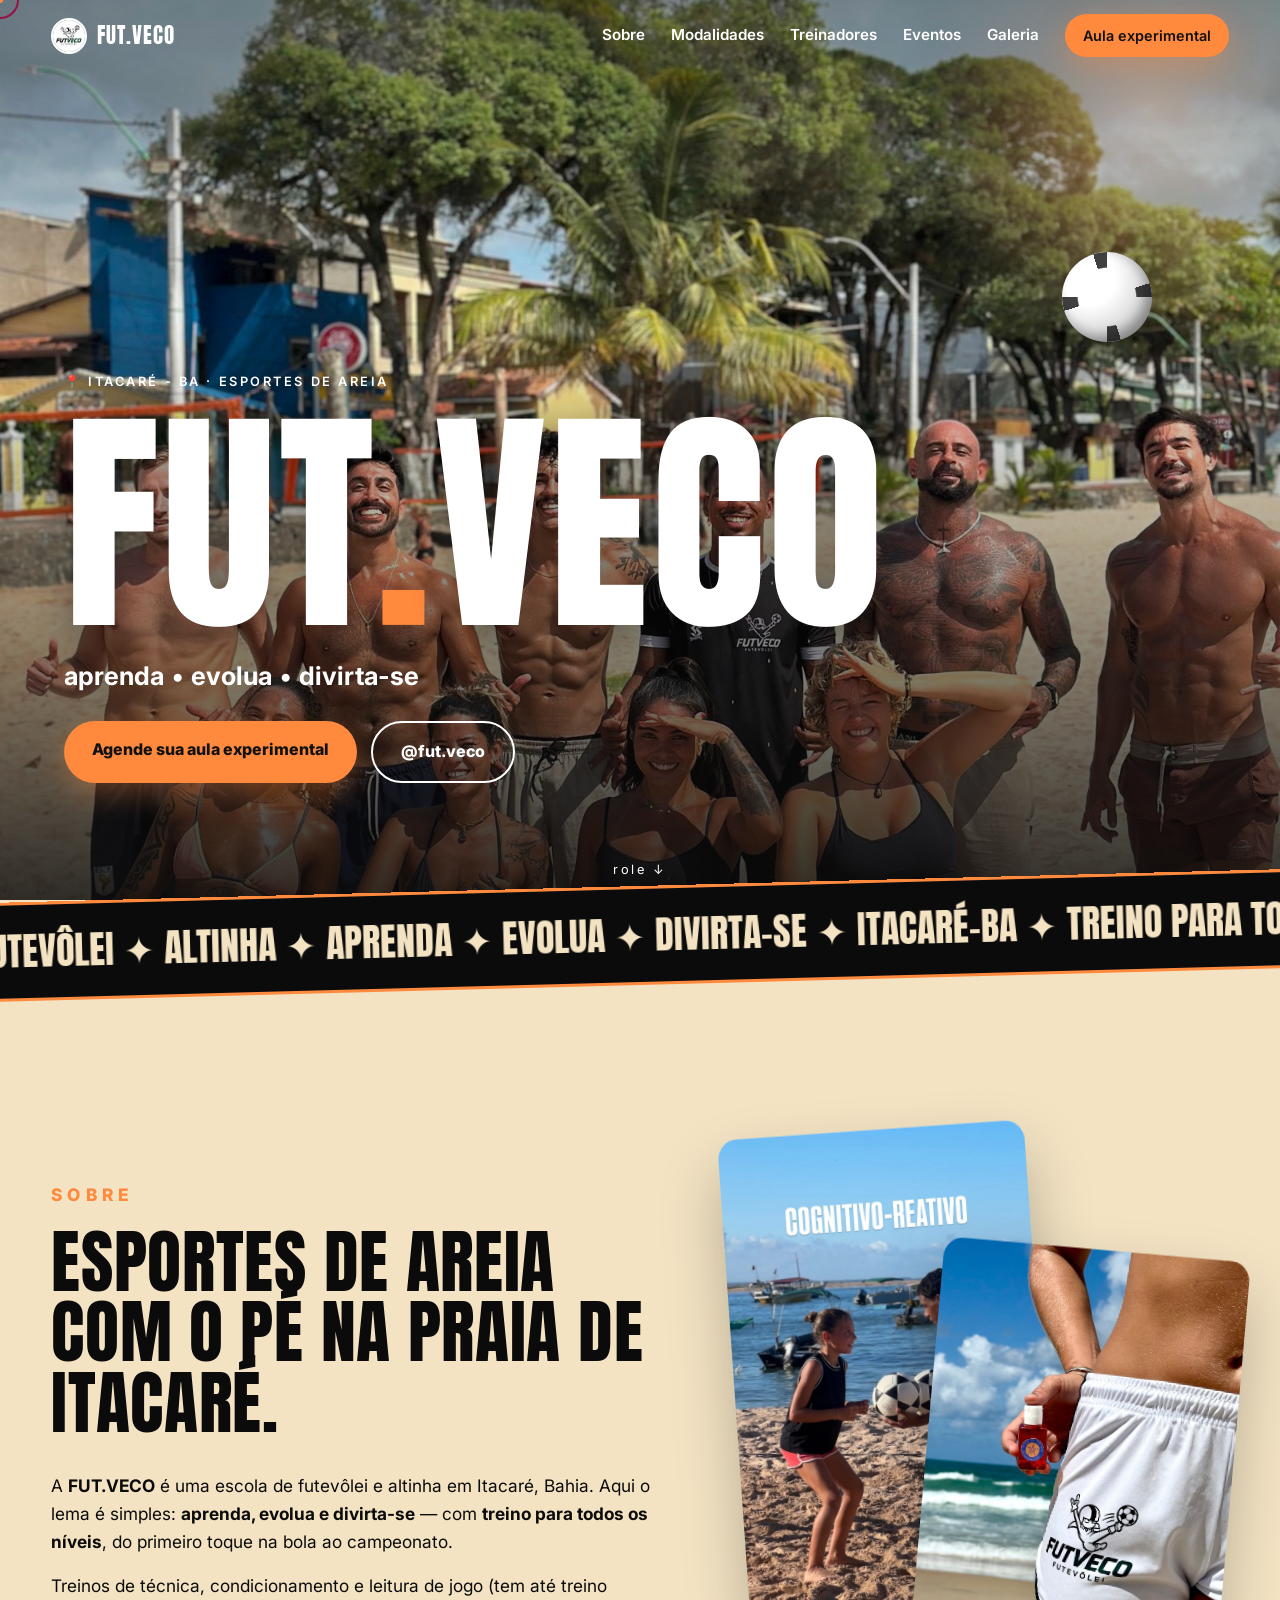
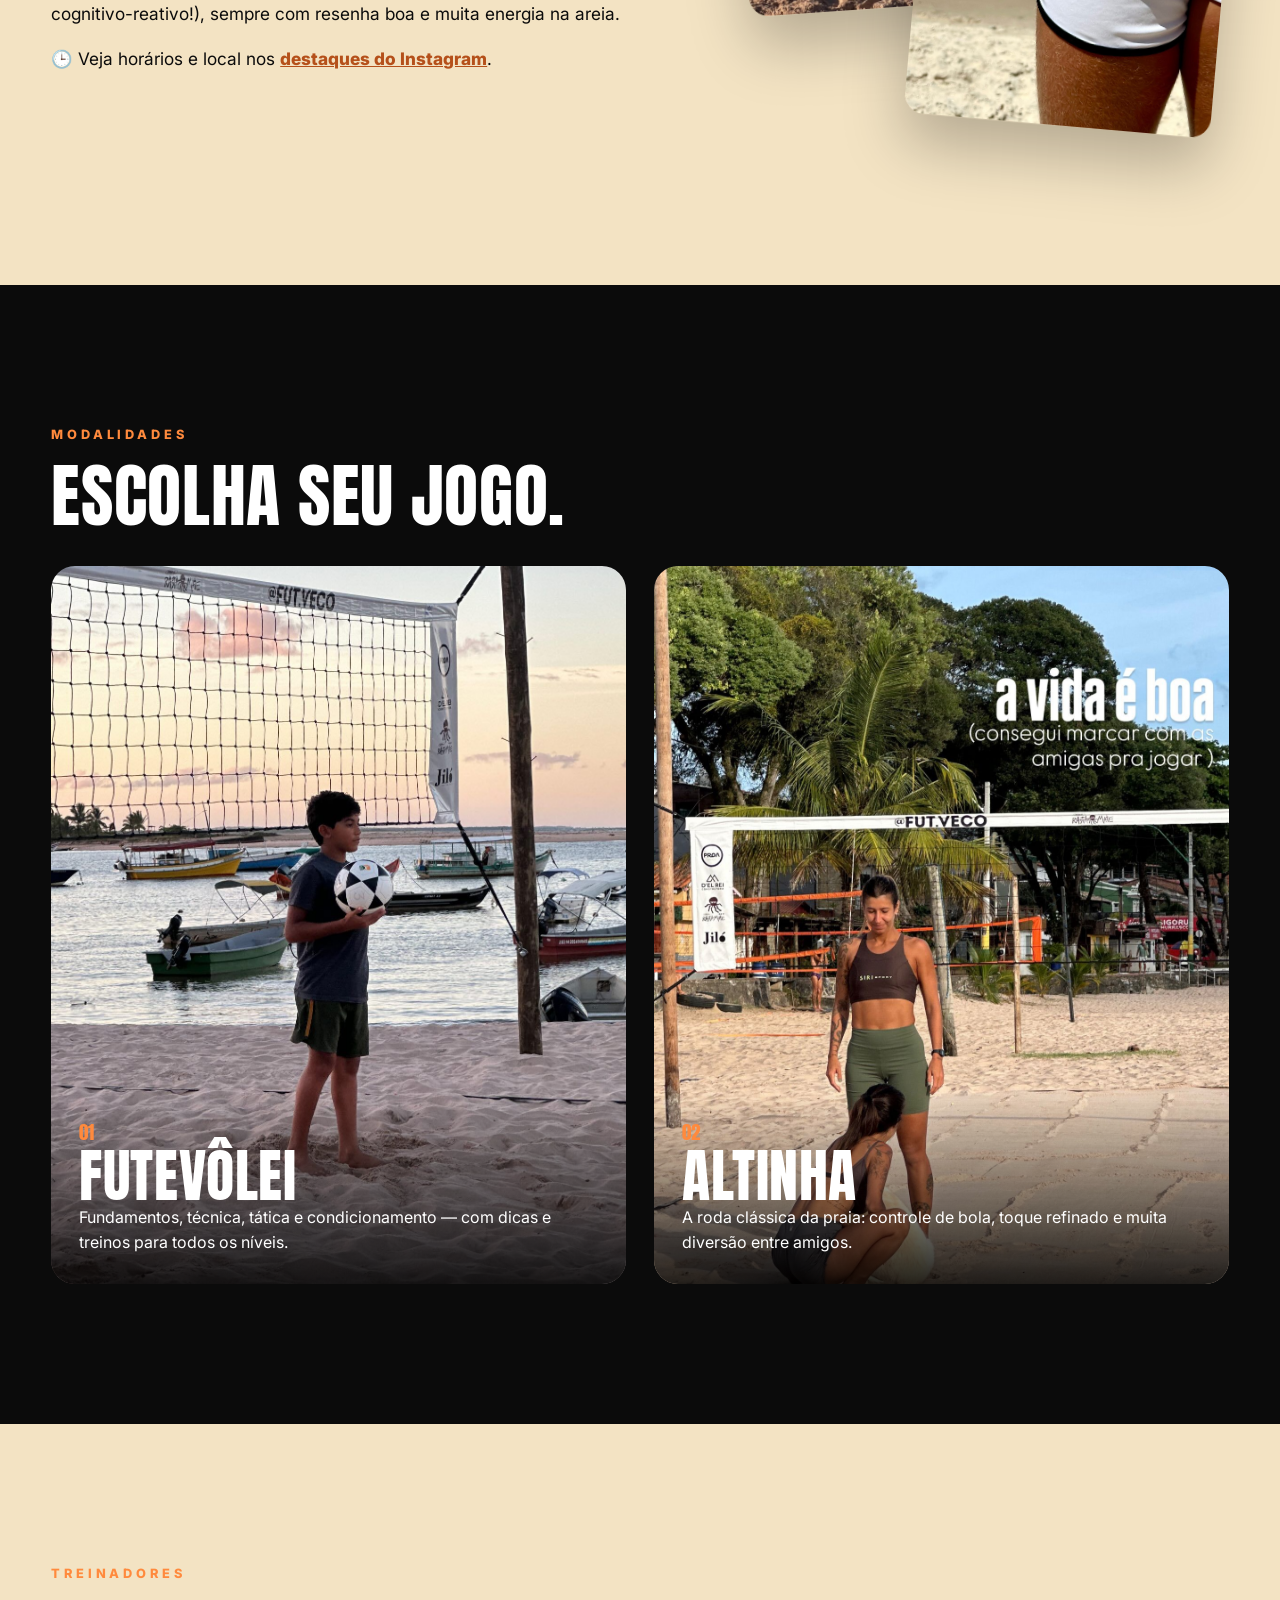
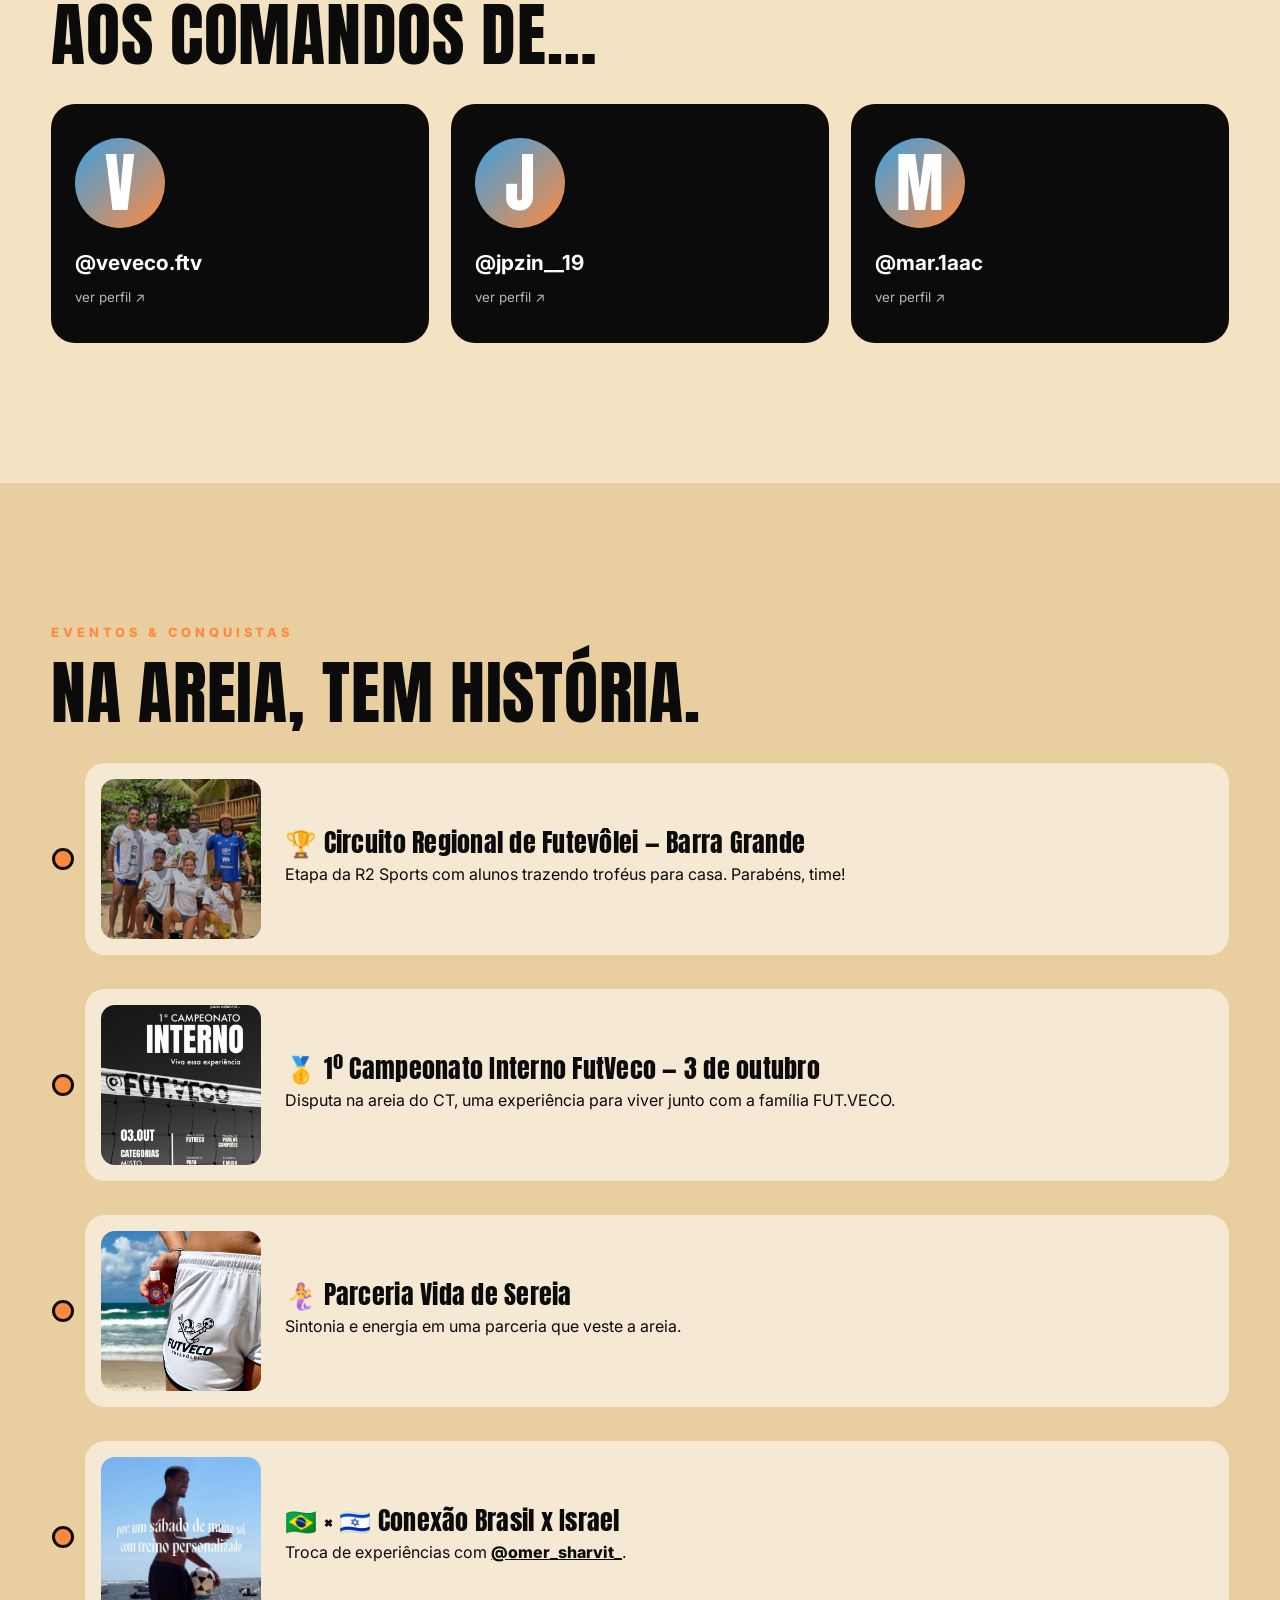
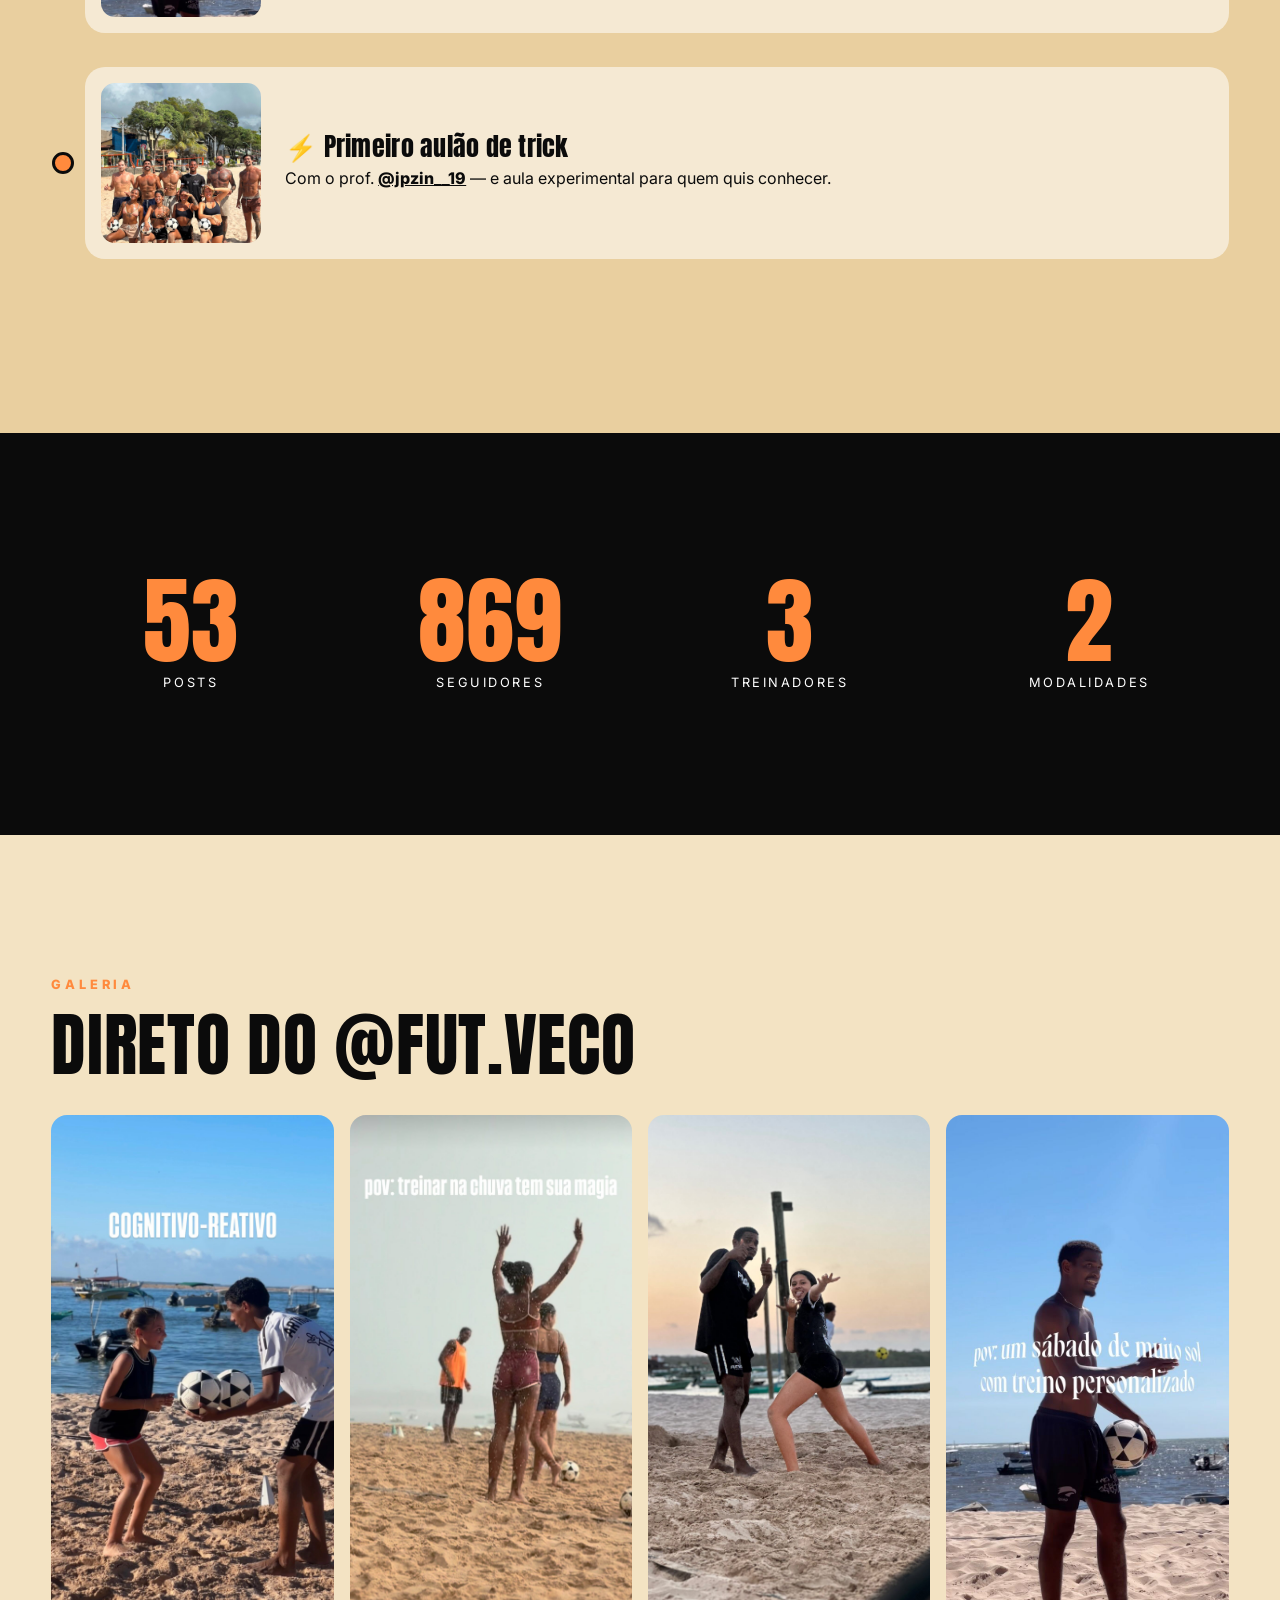
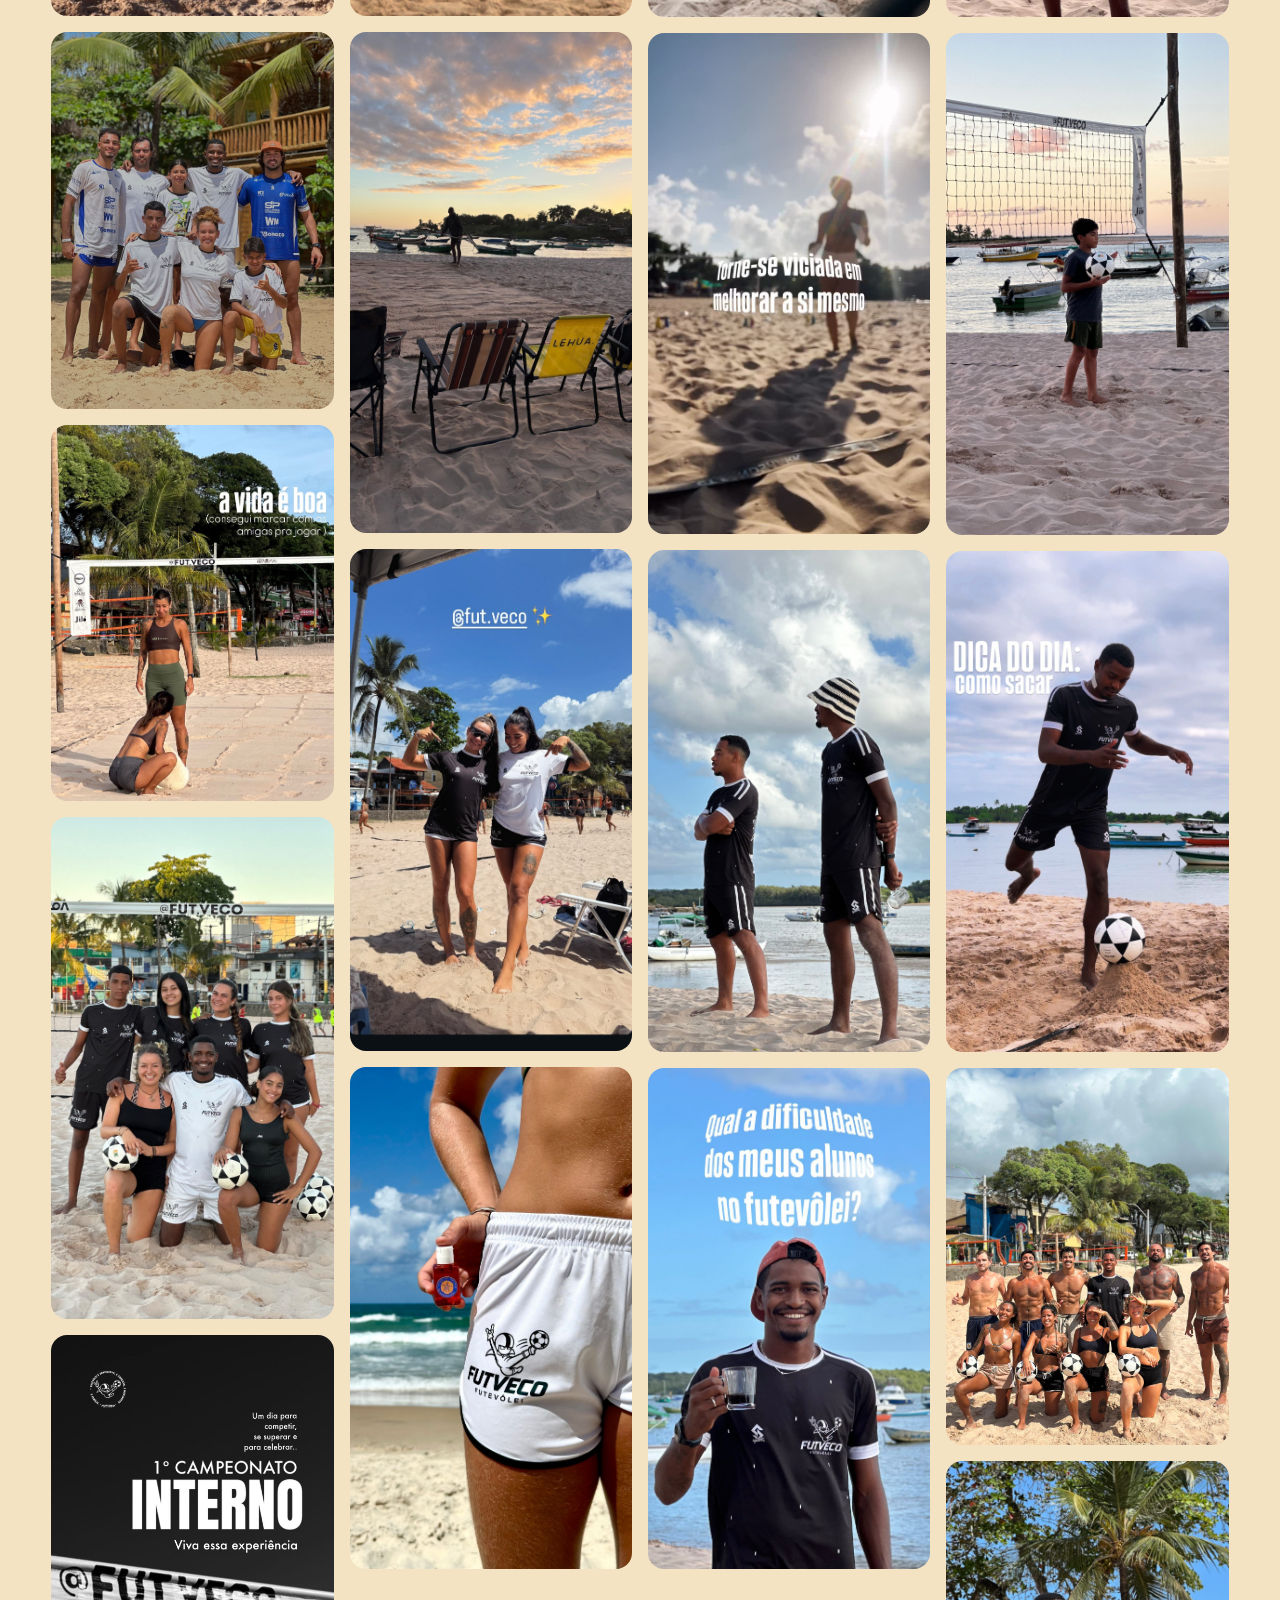
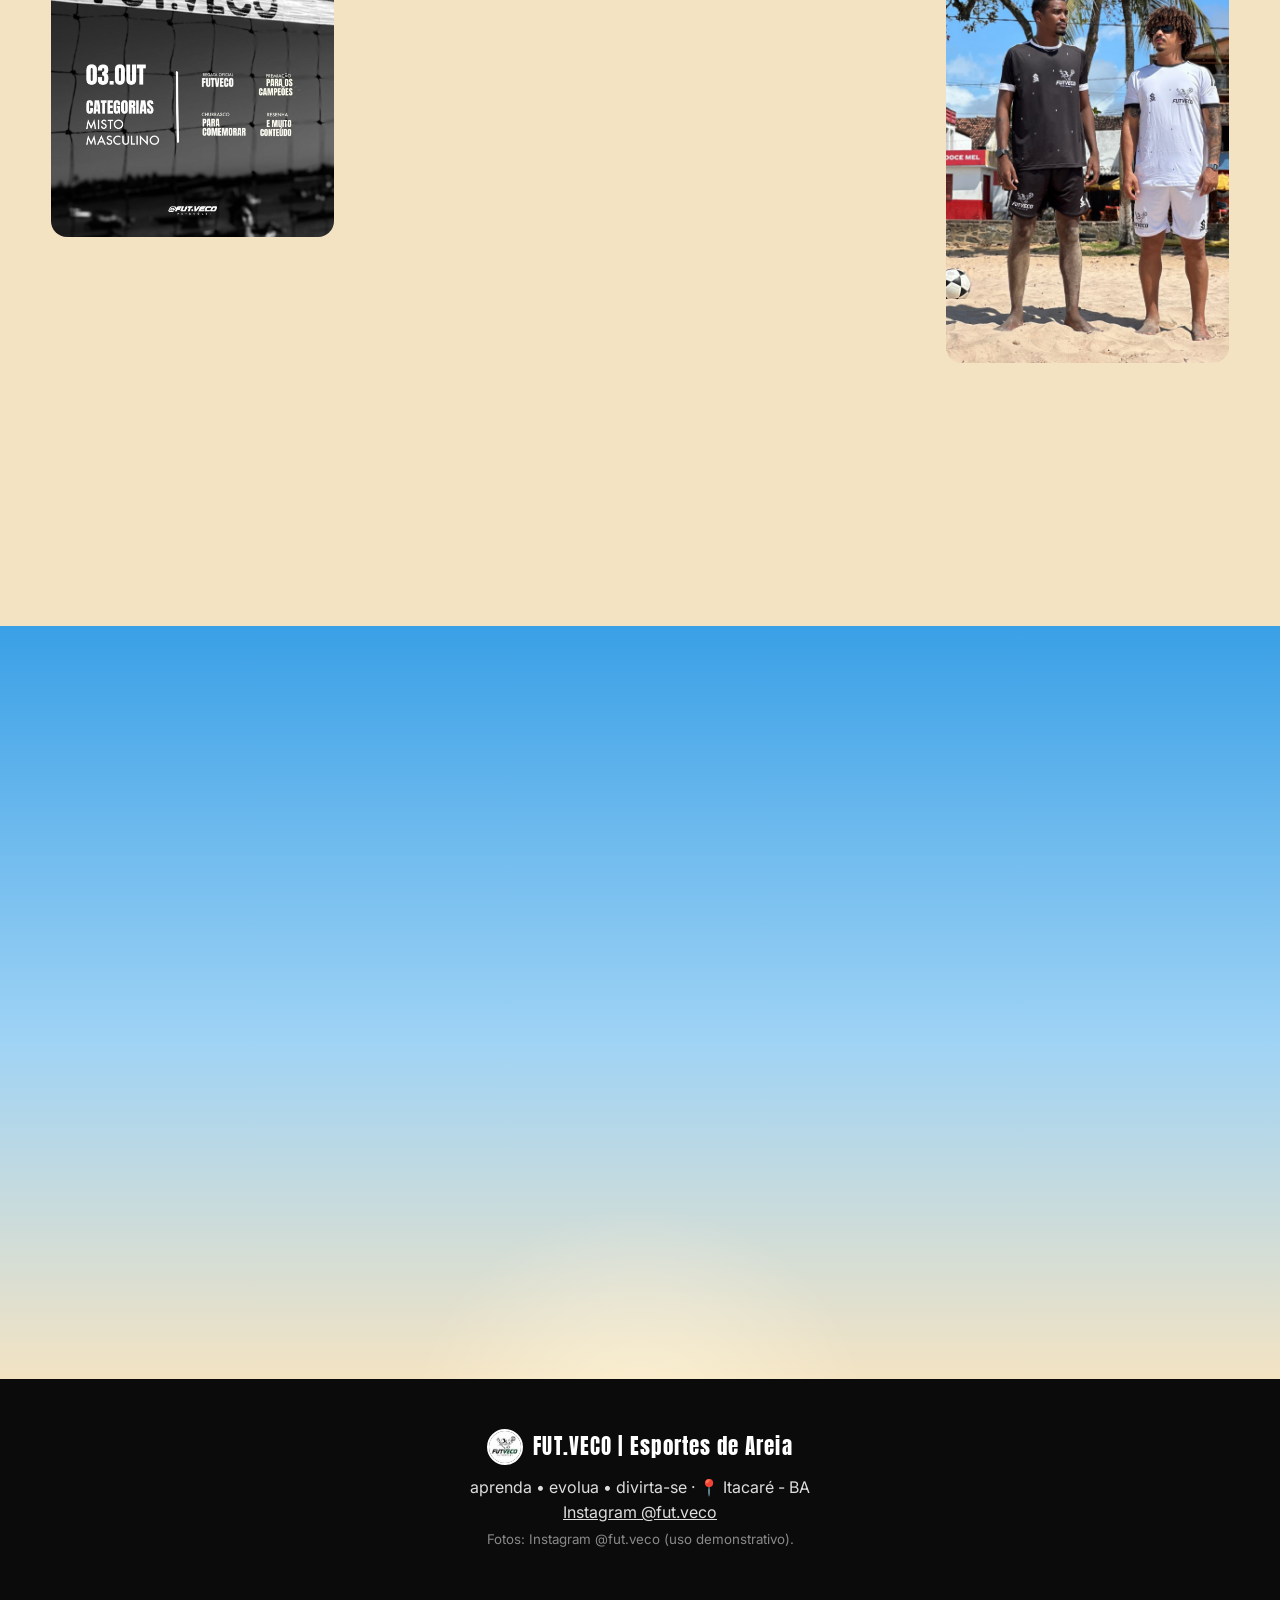
==== index.html @ 897fed02 "Site FUT.VECO Co-authored-by: Kauan Gattward <kauan-gattward@users.noreply.github.com>" ====
<!doctype html><html lang="pt-BR"><head><meta charset="utf-8">
<meta name="viewport" content="width=device-width,initial-scale=1,viewport-fit=cover">
<title>FUT.VECO | Esportes de Areia — Futevôlei em Itacaré-BA</title>
<meta name="description" content="Escola de futevôlei e altinha em Itacaré-BA. Aprenda • evolua • divirta-se. Treino para todos os níveis.">
<meta name="theme-color" content="#0b0b0b">
<meta property="og:type" content="website"><meta property="og:title" content="FUT.VECO | Esportes de Areia">
<meta property="og:description" content="aprenda • evolua • divirta-se — treino para todos os níveis. 📍 Itacaré - BA">
<meta property="og:image" content="https://kauan-gattward.github.io/futveco/og.jpg"><meta name="twitter:card" content="summary_large_image"><meta name="twitter:image" content="https://kauan-gattward.github.io/futveco/og.jpg">
<link rel="icon" href="favicon.png"><link rel="apple-touch-icon" href="img/profile.jpg">
<link rel="preconnect" href="https://fonts.googleapis.com"><link rel="preconnect" href="https://fonts.gstatic.com" crossorigin>
<link href="https://fonts.googleapis.com/css2?family=Anton&family=Inter:wght@400;600;800&display=swap" rel="stylesheet">
<link rel="stylesheet" href="style.css"></head><body>
<div id="loader"><div class="lball"></div><div class="lname">FUT.VECO</div><div class="lbar"><i></i></div></div>
<div class="cursor" aria-hidden="true"></div><div class="cursor-dot" aria-hidden="true"></div>
<header class="nav"><a href="#topo" class="brand"><img src="img/profile.jpg" alt="">FUT.VECO</a>
<button class="burger" aria-label="Abrir menu" aria-expanded="false"><span></span><span></span></button>
<nav class="menu"><a href="#sobre">Sobre</a><a href="#modalidades">Modalidades</a><a href="#treinadores">Treinadores</a><a href="#eventos">Eventos</a><a href="#galeria">Galeria</a><a href="#aula" class="btn sm magnetic">Aula experimental</a></nav></header>
<main>
<section id="topo" class="hero">
 <div class="hero-bg" data-parallax="0.3"><img src="img/18.jpg" alt="Alunos da FUT.VECO reunidos na areia em Itacaré"></div>
 <div class="sun"></div><div class="hero-shade"></div>
 <div class="hero-in">
  <p class="kicker reveal">📍 Itacaré - BA · Esportes de Areia</p>
  <h1 class="kinetic"><span>FUT</span><span class="dot">.</span><span>VECO</span></h1>
  <p class="tag"><b>aprenda</b> • <b>evolua</b> • <b>divirta-se</b></p>
  <div class="ctas"><a href="https://ig.me/m/fut.veco" target="_blank" rel="noopener" class="btn magnetic">Agende sua aula experimental</a><a href="https://www.instagram.com/fut.veco/" target="_blank" rel="noopener" class="btn ghost magnetic">@fut.veco</a></div>
 </div>
 <div class="ball float" aria-hidden="true"></div>
 <a href="#sobre" class="scroll-hint" aria-label="Rolar">role ↓</a>
</section>
<div class="marquee" aria-hidden="true"><div class="track"><span>FUTEVÔLEI ✦ ALTINHA ✦ APRENDA ✦ EVOLUA ✦ DIVIRTA-SE ✦ ITACARÉ-BA ✦ TREINO PARA TODOS OS NÍVEIS ✦ </span><span>FUTEVÔLEI ✦ ALTINHA ✦ APRENDA ✦ EVOLUA ✦ DIVIRTA-SE ✦ ITACARÉ-BA ✦ TREINO PARA TODOS OS NÍVEIS ✦ </span></div></div>

<section id="sobre" class="sec sobre"><div class="wrap two">
 <div><p class="eyebrow reveal">Sobre</p><h2 class="reveal">Esportes de areia com o pé na praia de Itacaré.</h2>
 <p class="reveal">A <b>FUT.VECO</b> é uma escola de futevôlei e altinha em Itacaré, Bahia. Aqui o lema é simples: <b>aprenda, evolua e divirta-se</b> — com <b>treino para todos os níveis</b>, do primeiro toque na bola ao campeonato.</p>
 <p class="reveal">Treinos de técnica, condicionamento e leitura de jogo (tem até treino cognitivo-reativo!), sempre com resenha boa e muita energia na areia.</p>
 <p class="reveal note">🕒 Veja horários e local nos <a href="https://www.instagram.com/fut.veco/" target="_blank" rel="noopener">destaques do Instagram</a>.</p></div>
 <div class="stack reveal"><img src="img/01.jpg" alt="Treino cognitivo-reativo na areia" data-parallax="-0.08" loading="lazy"><img src="img/09.jpg" alt="Short FUT.VECO - parceria Vida de Sereia" class="s2" data-parallax="0.1" loading="lazy"></div>
</div></section>

<section id="modalidades" class="sec dark"><div class="wrap">
 <p class="eyebrow reveal">Modalidades</p><h2 class="reveal">Escolha seu jogo.</h2>
 <div class="cards">
  <article class="card tilt reveal"><img src="img/16.jpg" alt="Treino de futevôlei" loading="lazy"><div class="ci"><span class="num">01</span><h3>Futevôlei</h3><p>Fundamentos, técnica, tática e condicionamento — com dicas e treinos para todos os níveis.</p></div></article>
  <article class="card tilt reveal"><img src="img/03.jpg" alt="Altinha na praia" loading="lazy"><div class="ci"><span class="num">02</span><h3>Altinha</h3><p>A roda clássica da praia: controle de bola, toque refinado e muita diversão entre amigos.</p></div></article>
 </div></div></section>

<section id="treinadores" class="sec"><div class="wrap">
 <p class="eyebrow reveal">Treinadores</p><h2 class="reveal">Aos comandos de…</h2>
 <div class="coaches">
  <a class="coach reveal magnetic" href="https://www.instagram.com/veveco.ftv/" target="_blank" rel="noopener"><span class="ini">V</span><b>@veveco.ftv</b><small>ver perfil ↗</small></a>
  <a class="coach reveal magnetic" href="https://www.instagram.com/jpzin__19/" target="_blank" rel="noopener"><span class="ini">J</span><b>@jpzin__19</b><small>ver perfil ↗</small></a>
  <a class="coach reveal magnetic" href="https://www.instagram.com/mar.1aac/" target="_blank" rel="noopener"><span class="ini">M</span><b>@mar.1aac</b><small>ver perfil ↗</small></a>
 </div></div></section>

<section id="eventos" class="sec sand"><div class="wrap">
 <p class="eyebrow reveal">Eventos & conquistas</p><h2 class="reveal">Na areia, tem história.</h2>
 <ol class="timeline">
  <li class="reveal"><img src="img/02.jpg" alt="Alunos com troféus em Barra Grande" loading="lazy"><div><h3>🏆 Circuito Regional de Futevôlei — Barra Grande</h3><p>Etapa da R2 Sports com alunos trazendo troféus para casa. Parabéns, time!</p></div></li>
  <li class="reveal"><img src="img/05.jpg" alt="Arte do 1º Campeonato Interno" loading="lazy"><div><h3>🥇 1º Campeonato Interno FutVeco — 3 de outubro</h3><p>Disputa na areia do CT, uma experiência para viver junto com a família FUT.VECO.</p></div></li>
  <li class="reveal"><img src="img/09.jpg" alt="Parceria Vida de Sereia" loading="lazy"><div><h3>🧜‍♀️ Parceria Vida de Sereia</h3><p>Sintonia e energia em uma parceria que veste a areia.</p></div></li>
  <li class="reveal"><img src="img/15.jpg" alt="Brasil x Israel" loading="lazy"><div><h3>🇧🇷 × 🇮🇱 Conexão Brasil x Israel</h3><p>Troca de experiências com <a href="https://www.instagram.com/omer_sharvit_/" target="_blank" rel="noopener">@omer_sharvit_</a>.</p></div></li>
  <li class="reveal"><img src="img/18.jpg" alt="Aulão de trick" loading="lazy"><div><h3>⚡ Primeiro aulão de trick</h3><p>Com o prof. <a href="https://www.instagram.com/jpzin__19/" target="_blank" rel="noopener">@jpzin__19</a> — e aula experimental para quem quis conhecer.</p></div></li>
 </ol></div></section>

<section id="numeros" class="sec dark nums"><div class="wrap grid4">
 <div class="n reveal"><b data-count="63">0</b><span>posts</span></div>
 <div class="n reveal"><b data-count="1038">0</b><span>seguidores</span></div>
 <div class="n reveal"><b data-count="3">0</b><span>treinadores</span></div>
 <div class="n reveal"><b data-count="2">0</b><span>modalidades</span></div>
</div></section>

<section id="galeria" class="sec"><div class="wrap">
 <p class="eyebrow reveal">Galeria</p><h2 class="reveal">Direto do @fut.veco</h2>
 <div class="masonry" id="gal"></div></div></section>

<section id="aula" class="sec cta"><div class="sun s2"></div><div class="wrap center">
 <h2 class="reveal big">Agende sua<br><em>aula experimental</em></h2>
 <p class="reveal">Treino para todos os níveis. Chama no direct e venha jogar com a gente em Itacaré!</p>
 <div class="ctas reveal"><a href="https://ig.me/m/fut.veco" target="_blank" rel="noopener" class="btn magnetic">Mandar mensagem no Instagram</a><a href="https://www.instagram.com/fut.veco/" target="_blank" rel="noopener" class="btn ghost dk magnetic">Ver horários e local</a></div>
</div></section>
</main>
<footer class="foot"><div class="wrap"><div class="brand"><img src="img/profile.jpg" alt="">FUT.VECO | Esportes de Areia</div>
<p>aprenda • evolua • divirta-se · 📍 Itacaré - BA</p><p><a href="https://www.instagram.com/fut.veco/" target="_blank" rel="noopener">Instagram @fut.veco</a></p>
<small>Fotos: Instagram @fut.veco (uso demonstrativo).</small></div></footer>
<div class="lb" id="lb" aria-hidden="true" role="dialog"><button class="lb-x" aria-label="Fechar">×</button><button class="lb-p" aria-label="Anterior">‹</button><img alt=""><button class="lb-n" aria-label="Próxima">›</button><p class="lb-c"></p></div>
<script src="script.js"></script></body></html>
---- style.css ----
:root{--ink:#0b0b0b;--sand:#f3e3c3;--sand2:#e9cf9f;--sky:#3aa0e6;--sun:#ff8a3d;--w:#fff}
*{box-sizing:border-box;margin:0;padding:0}html{scroll-behavior:smooth}
body{font-family:Inter,system-ui,sans-serif;background:var(--sand);color:var(--ink);overflow-x:hidden;line-height:1.6}
body.loading{overflow:hidden}img{display:block;max-width:100%}a{color:inherit}
h1,h2,h3,.lname,.num,.n b{font-family:Anton,Impact,sans-serif;font-weight:400;letter-spacing:.01em;line-height:1}
h2{font-size:clamp(2.2rem,6vw,4.4rem);margin:.2em 0 .5em;text-transform:uppercase}
.wrap{width:min(1180px,92vw);margin:auto}.sec{padding:clamp(70px,12vw,140px) 0;position:relative;overflow:hidden}
.eyebrow{text-transform:uppercase;letter-spacing:.3em;font-weight:800;font-size:.8rem;color:var(--sun)}
.dark{background:var(--ink);color:var(--w)}.sand{background:var(--sand2)}
/* loader */
#loader{position:fixed;inset:0;background:var(--ink);z-index:100;display:grid;place-content:center;justify-items:center;gap:18px;color:#fff;transition:clip-path .9s cubic-bezier(.7,0,.2,1)}
#loader.done{clip-path:inset(0 0 100% 0)}.lname{font-size:3rem;letter-spacing:.1em}
.lbar{width:180px;height:3px;background:#333;overflow:hidden}.lbar i{display:block;height:100%;width:0;background:var(--sun);transition:width .3s}
.lball,.ball{width:56px;height:56px;border-radius:50%;background:radial-gradient(circle at 30% 30%,#fff 0 30%,#ddd 60%,#999);position:relative;box-shadow:inset -6px -6px 12px rgba(0,0,0,.3)}
.lball::after,.ball::after{content:"";position:absolute;inset:0;border-radius:50%;background:conic-gradient(from 0deg,transparent 0 20%,#111 20% 25%,transparent 25% 45%,#111 45% 50%,transparent 50% 70%,#111 70% 75%,transparent 75% 95%,#111 95%);-webkit-mask:radial-gradient(circle,transparent 45%,#000 47%);mask:radial-gradient(circle,transparent 45%,#000 47%);opacity:.8}
.lball{animation:bounce .6s infinite alternate cubic-bezier(.5,0,1,.5),spin 1.2s linear infinite}
@keyframes bounce{to{transform:translateY(-40px)}}@keyframes spin{to{rotate:360deg}}
/* cursor */
.cursor,.cursor-dot{position:fixed;top:0;left:0;pointer-events:none;z-index:99;border-radius:50%;transform:translate(-50%,-50%);display:none}
.cursor{width:38px;height:38px;border:2px solid var(--sun);transition:width .25s,height .25s,background .25s;mix-blend-mode:difference}
.cursor.big{width:70px;height:70px;background:rgba(255,138,61,.25)}.cursor-dot{width:6px;height:6px;background:var(--sun)}
@media (hover:hover) and (pointer:fine){.cursor,.cursor-dot{display:block}}
/* nav */
.nav{position:fixed;top:0;left:0;right:0;z-index:50;display:flex;justify-content:space-between;align-items:center;padding:14px 4vw;transition:background .3s,padding .3s;color:#fff}
.nav.solid{background:rgba(11,11,11,.85);backdrop-filter:blur(10px);padding:8px 4vw}
.brand{display:flex;align-items:center;gap:10px;font-family:Anton,sans-serif;font-size:1.3rem;text-decoration:none;letter-spacing:.05em}
.brand img{width:36px;height:36px;border-radius:50%;border:2px solid #fff}
.menu{display:flex;gap:26px;align-items:center}.menu a{text-decoration:none;font-weight:600;font-size:.95rem}
.menu a:not(.btn){position:relative}.menu a:not(.btn)::after{content:"";position:absolute;left:0;bottom:-4px;height:2px;width:100%;background:var(--sun);transform:scaleX(0);transition:transform .3s}.menu a:hover::after{transform:scaleX(1)}
.burger{display:none;background:none;border:0;width:42px;height:42px;position:relative;z-index:60}
.burger span{position:absolute;left:8px;right:8px;height:2px;background:#fff;transition:.3s}.burger span:first-child{top:16px}.burger span:last-child{top:25px}
.burger.on span:first-child{top:20px;rotate:45deg}.burger.on span:last-child{top:20px;rotate:-45deg}
@media(max-width:860px){.burger{display:block}.menu{position:fixed;inset:0;background:var(--ink);flex-direction:column;justify-content:center;gap:28px;clip-path:circle(0 at calc(100% - 40px) 36px);transition:clip-path .6s cubic-bezier(.7,0,.2,1)}
.menu.open{clip-path:circle(150% at calc(100% - 40px) 36px)}.menu a{font-size:1.6rem;font-family:Anton,sans-serif}}
/* buttons */
.btn{display:inline-block;background:var(--sun);color:#111;padding:16px 28px;border-radius:999px;font-weight:800;text-decoration:none;transition:background .3s,color .3s,box-shadow .3s;box-shadow:0 10px 30px rgba(255,138,61,.35);will-change:transform}
.btn:hover{background:#fff}.btn.ghost{background:transparent;color:#fff;border:2px solid #fff;box-shadow:none}.btn.ghost:hover{background:#fff;color:#111}
.btn.ghost.dk{color:#111;border-color:#111}.btn.ghost.dk:hover{background:#111;color:#fff}.btn.sm{padding:10px 18px;font-size:.9rem}
.ctas{display:flex;gap:14px;flex-wrap:wrap}
/* hero */
.hero{height:100svh;min-height:600px;position:relative;overflow:hidden;color:#fff;display:flex;align-items:flex-end}
.hero-bg{position:absolute;inset:-10% 0 0;}.hero-bg img{width:100%;height:110%;object-fit:cover;object-position:center 35%;animation:kb 18s ease-in-out infinite alternate}
@keyframes kb{to{transform:scale(1.12)}}
.hero-shade{position:absolute;inset:0;background:linear-gradient(180deg,rgba(0,0,0,.35),transparent 35%,rgba(11,11,11,.85))}
.sun{position:absolute;width:40vmax;height:40vmax;border-radius:50%;right:-10vmax;top:-12vmax;background:radial-gradient(circle,rgba(255,170,80,.75),rgba(255,138,61,0) 65%);mix-blend-mode:screen;animation:pulse 6s ease-in-out infinite}
@keyframes pulse{50%{transform:scale(1.15);opacity:.7}}
.hero-in{position:relative;z-index:2;padding:0 5vw 13vh;width:100%}
.kicker{font-weight:600;letter-spacing:.2em;text-transform:uppercase;font-size:.8rem}
.kinetic{font-size:clamp(4.5rem,19vw,15rem);display:flex;margin:.05em 0;text-shadow:0 10px 40px rgba(0,0,0,.4)}
.kinetic span{display:inline-block;transform:translateY(110%) rotate(8deg);opacity:0}
.ready .kinetic span{animation:up .9s cubic-bezier(.2,.9,.2,1.2) forwards}.ready .kinetic span:nth-child(2){animation-delay:.12s;color:var(--sun)}.ready .kinetic span:nth-child(3){animation-delay:.24s}
@keyframes up{to{transform:none;opacity:1}}
.tag{font-size:clamp(1.1rem,3vw,1.6rem);margin-bottom:24px}.tag b{display:inline-block}.ready .tag b{animation:wob 3s ease-in-out infinite}.tag b:nth-child(2){animation-delay:.3s!important}.tag b:nth-child(3){animation-delay:.6s!important}
@keyframes wob{0%,80%,100%{transform:none}90%{transform:translateY(-6px);color:var(--sun)}}
.ball.float{position:absolute;right:10vw;top:28vh;z-index:3;width:clamp(50px,8vw,90px);height:clamp(50px,8vw,90px);animation:fl 4s ease-in-out infinite}
@keyframes fl{0%,100%{transform:translateY(0) rotate(0)}50%{transform:translateY(-50px) rotate(200deg)}}
.scroll-hint{position:absolute;bottom:20px;left:50%;translate:-50%;z-index:3;font-size:.8rem;letter-spacing:.2em;text-decoration:none;animation:hint 2s infinite}
@keyframes hint{50%{transform:translateY(6px);opacity:.5}}
.marquee{background:var(--ink);color:var(--sand);overflow:hidden;padding:16px 0;border-block:3px solid var(--sun);rotate:-1.5deg;margin:-14px -2vw 0;position:relative;z-index:4}
.track{display:flex;width:max-content;animation:mq 28s linear infinite}.track span{font-family:Anton,sans-serif;font-size:clamp(1.4rem,3.5vw,2.4rem);white-space:pre;padding-right:.5em}
@keyframes mq{to{transform:translateX(-50%)}}
/* sobre */
.two{display:grid;grid-template-columns:1.1fr .9fr;gap:6vw;align-items:center}.two p{margin-bottom:1em;font-size:1.08rem}
.note a{font-weight:800;color:#b5501a}
.stack{position:relative;height:clamp(420px,55vw,620px)}.stack img{position:absolute;width:62%;border-radius:20px;box-shadow:0 30px 60px rgba(0,0,0,.25);aspect-ratio:9/14;object-fit:cover}
.stack img:first-child{left:0;top:0;rotate:-4deg}.stack .s2{right:0;bottom:0;rotate:5deg}
@media(max-width:860px){.two{grid-template-columns:1fr}}
/* cards */
.cards{display:grid;grid-template-columns:1fr 1fr;gap:28px}.card{position:relative;border-radius:24px;overflow:hidden;aspect-ratio:4/5;transform-style:preserve-3d;transition:transform .2s}
.card img{width:100%;height:100%;object-fit:cover;transition:transform .8s}.card:hover img{transform:scale(1.08)}
.ci{position:absolute;inset:auto 0 0;padding:28px;background:linear-gradient(transparent,rgba(0,0,0,.85))}.ci h3{font-size:clamp(2.2rem,5vw,3.6rem);text-transform:uppercase}.num{color:var(--sun);font-size:1.2rem}
@media(max-width:700px){.cards{grid-template-columns:1fr}}
/* coaches */
.coaches{display:grid;grid-template-columns:repeat(3,1fr);gap:22px}
.coach{background:var(--ink);color:#fff;border-radius:24px;padding:34px 24px;text-decoration:none;display:flex;flex-direction:column;gap:8px;transition:background .3s}
.coach:hover{background:var(--sun);color:#111}.ini{font-family:Anton,sans-serif;font-size:4rem;line-height:1;width:90px;height:90px;border-radius:50%;display:grid;place-items:center;background:linear-gradient(135deg,var(--sky),var(--sun));color:#fff;margin-bottom:10px}
.coach b{font-size:1.3rem}.coach small{opacity:.7}
@media(max-width:760px){.coaches{grid-template-columns:1fr}}
/* timeline */
.timeline{list-style:none;position:relative;padding-left:34px}.timeline::before{content:"";position:absolute;left:8px;top:0;bottom:0;width:3px;background:var(--ink);transform-origin:top;transform:scaleY(var(--p,0))}
.timeline li{display:grid;grid-template-columns:160px 1fr;gap:24px;align-items:center;margin-bottom:34px;position:relative;background:rgba(255,255,255,.55);padding:16px;border-radius:20px}
.timeline li::before{content:"";position:absolute;left:-33px;top:50%;width:16px;height:16px;border-radius:50%;background:var(--sun);border:3px solid var(--ink);translate:0 -50%}
.timeline img{width:160px;height:160px;object-fit:cover;border-radius:14px}.timeline h3{font-size:1.6rem;margin-bottom:6px}.timeline a{font-weight:800}
@media(max-width:600px){.timeline li{grid-template-columns:1fr}.timeline img{width:100%;height:200px}}
/* nums */
.grid4{display:grid;grid-template-columns:repeat(4,1fr);gap:20px;text-align:center}.n b{display:block;font-size:clamp(3rem,9vw,6rem);color:var(--sun)}.n span{text-transform:uppercase;letter-spacing:.2em;font-size:.8rem}
@media(max-width:700px){.grid4{grid-template-columns:1fr 1fr;row-gap:40px}}
/* gallery */
.masonry{columns:4 240px;column-gap:16px}.masonry figure{break-inside:avoid;margin-bottom:16px;border-radius:16px;overflow:hidden;position:relative;cursor:zoom-in}
.masonry img{width:100%;transition:transform .7s,filter .5s}.masonry figure:hover img{transform:scale(1.07);filter:saturate(1.3)}
.masonry figcaption{position:absolute;inset:auto 0 0;padding:14px;color:#fff;font-size:.85rem;background:linear-gradient(transparent,rgba(0,0,0,.8));transform:translateY(100%);transition:transform .4s}
.masonry figure:hover figcaption{transform:none}@media(hover:none){.masonry figcaption{transform:none}}
@media(max-width:600px){.masonry{columns:2;column-gap:10px}.masonry figure{margin-bottom:10px}}
/* lightbox */
.lb{position:fixed;inset:0;background:rgba(5,5,5,.95);z-index:90;display:grid;place-items:center;opacity:0;pointer-events:none;transition:opacity .3s;touch-action:pan-y}
.lb.on{opacity:1;pointer-events:auto}.lb img{max-width:92vw;max-height:82vh;border-radius:10px;transition:transform .3s,opacity .3s}
.lb button{position:absolute;background:rgba(255,255,255,.12);color:#fff;border:0;font-size:2.4rem;width:56px;height:56px;border-radius:50%;cursor:pointer}
.lb-x{top:16px;right:16px}.lb-p{left:16px;top:50%;translate:0 -50%}.lb-n{right:16px;top:50%;translate:0 -50%}.lb-c{position:absolute;bottom:20px;color:#fff;text-align:center;padding:0 20px;font-size:.95rem}
/* cta */
.cta{background:linear-gradient(180deg,var(--sky),#9fd3f5 55%,var(--sand));text-align:center}.cta .sun.s2{left:50%;right:auto;top:auto;bottom:-25vmax;translate:-50%}
.center{position:relative}.center p{font-size:1.15rem;margin:0 auto 28px;max-width:560px}.center .ctas{justify-content:center}
.big{font-size:clamp(3rem,10vw,7.5rem)}.big em{font-style:normal;color:#fff;-webkit-text-stroke:2px var(--ink)}
.foot{background:var(--ink);color:#ddd;padding:50px 0;text-align:center}.foot .brand{justify-content:center;margin-bottom:10px;color:#fff}.foot small{opacity:.6}
/* reveal */
.reveal{opacity:0;transform:translateY(40px);transition:opacity .9s,transform .9s cubic-bezier(.2,.8,.2,1)}.reveal.in{opacity:1;transform:none}
@media(prefers-reduced-motion:reduce){*{animation:none!important;transition:none!important}.reveal,.kinetic span{opacity:1;transform:none}}
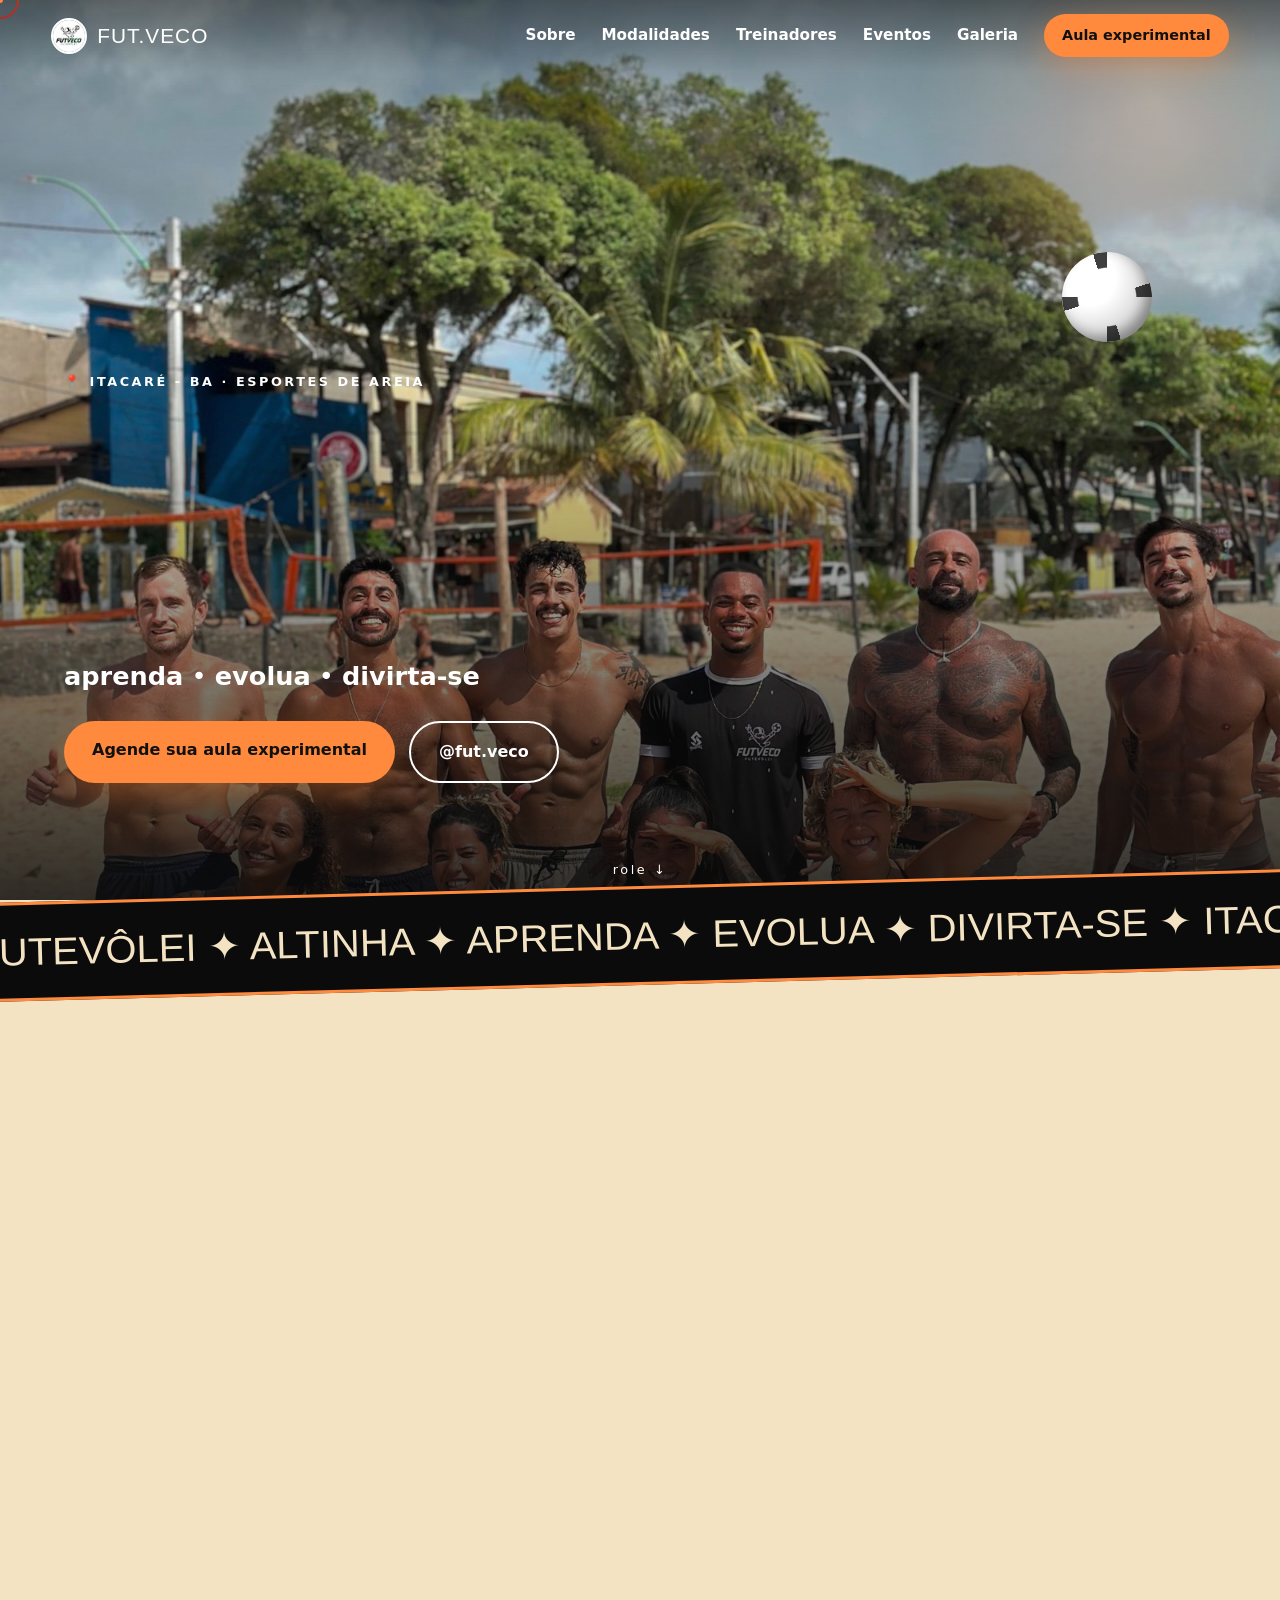
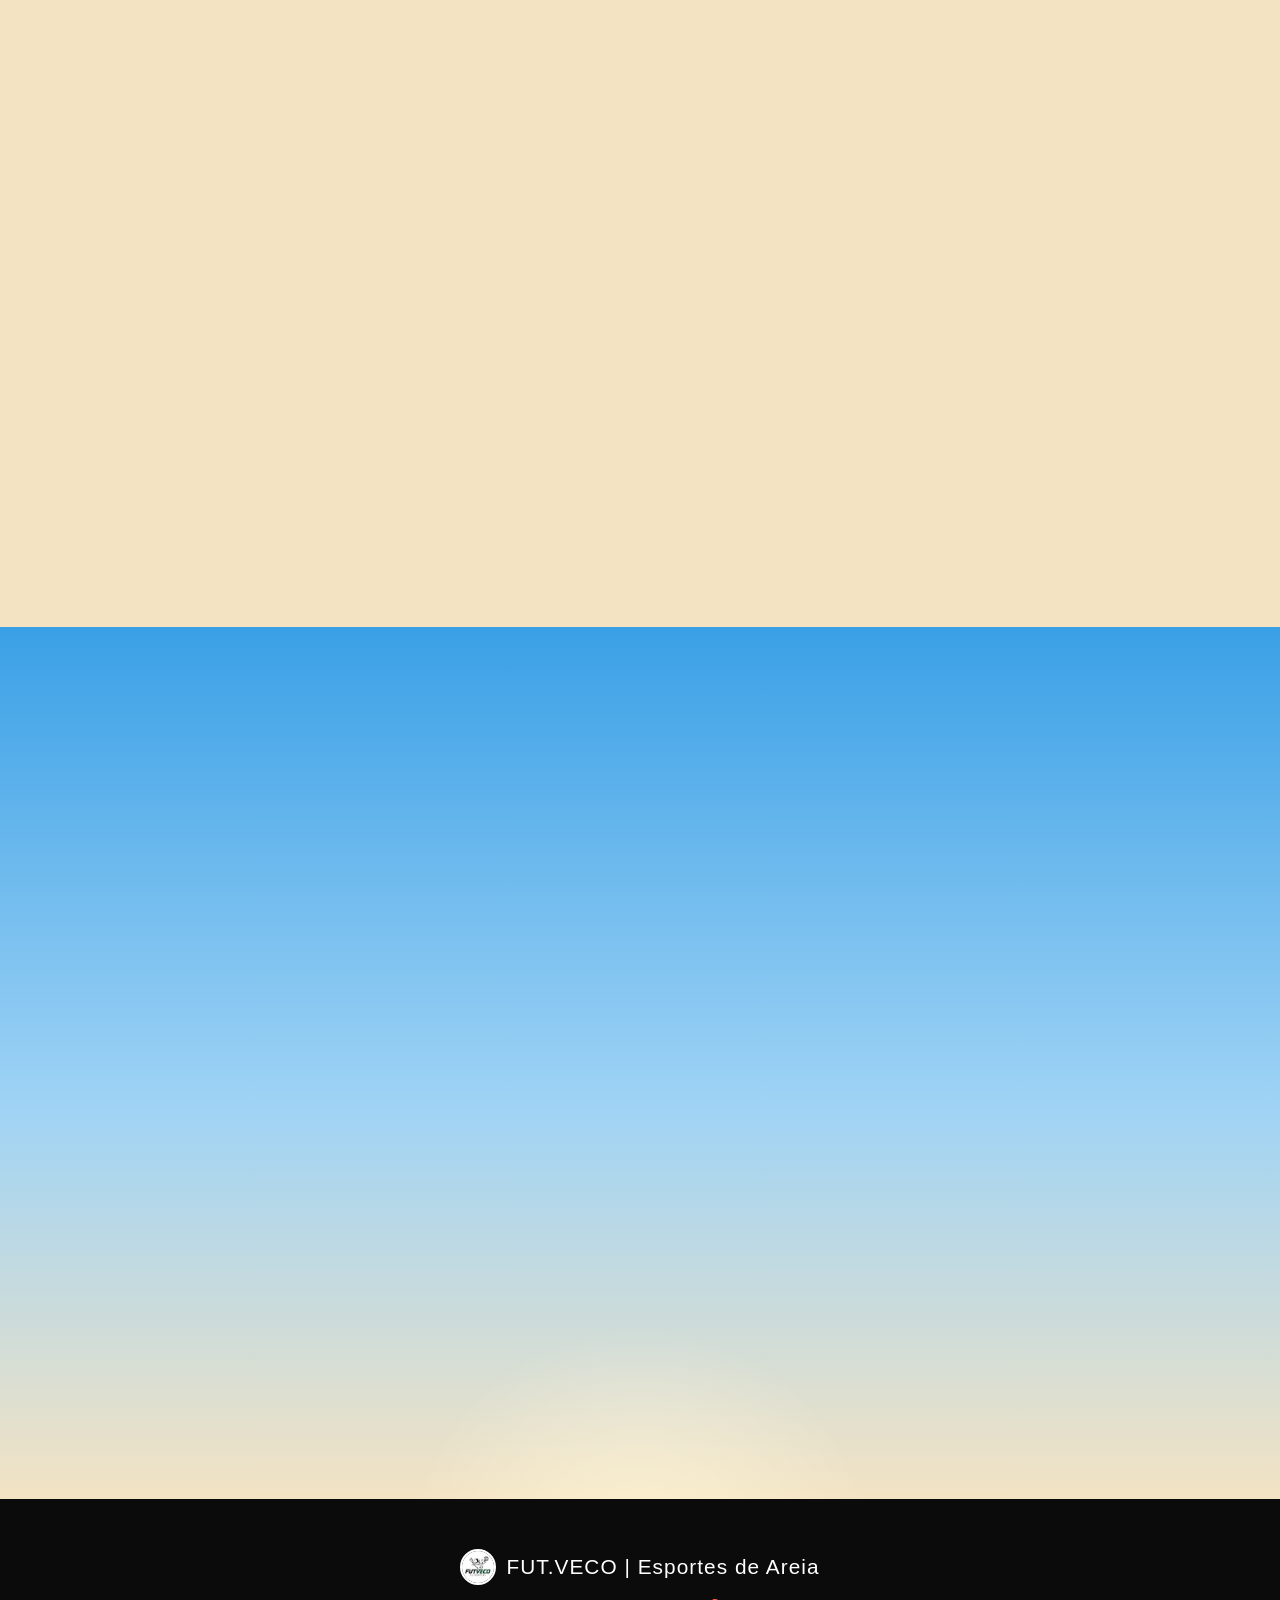
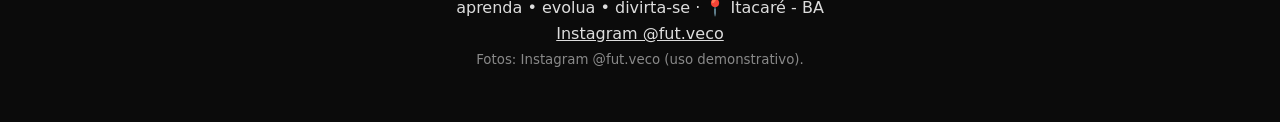
==== commit faf424d2: "Revisão: correções de bugs, acessibilidade e segurança Co-authored-by: Kauan Gattward <kauan-gattwar" ====
--- a/index.html
+++ b/index.html
@@ -1,32 +1,43 @@
 <!doctype html><html lang="pt-BR"><head><meta charset="utf-8">
+<meta http-equiv="Content-Security-Policy" content="default-src 'self'; script-src 'self'; style-src 'self' https://fonts.googleapis.com; font-src https://fonts.gstatic.com; img-src 'self' data:; connect-src 'self'; object-src 'none'; base-uri 'self'; form-action 'none'; frame-src 'none'">
+<meta name="referrer" content="strict-origin-when-cross-origin">
+<link rel="canonical" href="https://kauan-gattward.github.io/futveco/">
+<meta property="og:url" content="https://kauan-gattward.github.io/futveco/"><meta property="og:locale" content="pt_BR"><meta property="og:site_name" content="FUT.VECO">
+<meta property="og:image:width" content="1200"><meta property="og:image:height" content="630"><meta property="og:image:alt" content="Alunos da FUT.VECO na areia em Itacaré">
+<meta name="twitter:image" content="https://kauan-gattward.github.io/futveco/og.jpg">
+<link rel="preload" as="image" href="img/18.jpg" fetchpriority="high">
+
 <meta name="viewport" content="width=device-width,initial-scale=1,viewport-fit=cover">
 <title>FUT.VECO | Esportes de Areia — Futevôlei em Itacaré-BA</title>
 <meta name="description" content="Escola de futevôlei e altinha em Itacaré-BA. Aprenda • evolua • divirta-se. Treino para todos os níveis.">
 <meta name="theme-color" content="#0b0b0b">
 <meta property="og:type" content="website"><meta property="og:title" content="FUT.VECO | Esportes de Areia">
 <meta property="og:description" content="aprenda • evolua • divirta-se — treino para todos os níveis. 📍 Itacaré - BA">
-<meta property="og:image" content="https://kauan-gattward.github.io/futveco/og.jpg"><meta name="twitter:card" content="summary_large_image"><meta name="twitter:image" content="https://kauan-gattward.github.io/futveco/og.jpg">
+<meta property="og:image" content="https://kauan-gattward.github.io/futveco/og.jpg"><meta name="twitter:card" content="summary_large_image">
 <link rel="icon" href="favicon.png"><link rel="apple-touch-icon" href="img/profile.jpg">
 <link rel="preconnect" href="https://fonts.googleapis.com"><link rel="preconnect" href="https://fonts.gstatic.com" crossorigin>
 <link href="https://fonts.googleapis.com/css2?family=Anton&family=Inter:wght@400;600;800&display=swap" rel="stylesheet">
-<link rel="stylesheet" href="style.css"></head><body>
-<div id="loader"><div class="lball"></div><div class="lname">FUT.VECO</div><div class="lbar"><i></i></div></div>
+<link rel="stylesheet" href="style.css">
+<noscript><link rel="stylesheet" href="noscript.css"></noscript>
+<script src="script.js" defer></script></head><body>
+<a class="skip" href="#sobre">Pular para o conteúdo</a>
+<div id="loader" aria-hidden="true"><div class="lball"></div><div class="lname">FUT.VECO</div><div class="lbar"><i></i></div></div>
 <div class="cursor" aria-hidden="true"></div><div class="cursor-dot" aria-hidden="true"></div>
-<header class="nav"><a href="#topo" class="brand"><img src="img/profile.jpg" alt="">FUT.VECO</a>
-<button class="burger" aria-label="Abrir menu" aria-expanded="false"><span></span><span></span></button>
-<nav class="menu"><a href="#sobre">Sobre</a><a href="#modalidades">Modalidades</a><a href="#treinadores">Treinadores</a><a href="#eventos">Eventos</a><a href="#galeria">Galeria</a><a href="#aula" class="btn sm magnetic">Aula experimental</a></nav></header>
+<header class="nav"><a href="#topo" class="brand"><img src="img/profile.jpg" width="150" height="150" alt="">FUT.VECO</a>
+<button class="burger" aria-label="Abrir menu" aria-expanded="false" aria-controls="menu"><span></span><span></span></button>
+<nav class="menu" id="menu" aria-label="Menu principal"><a href="#sobre">Sobre</a><a href="#modalidades">Modalidades</a><a href="#treinadores">Treinadores</a><a href="#eventos">Eventos</a><a href="#galeria">Galeria</a><a href="#aula" class="btn sm magnetic">Aula experimental</a></nav></header>
 <main>
 <section id="topo" class="hero">
- <div class="hero-bg" data-parallax="0.3"><img src="img/18.jpg" alt="Alunos da FUT.VECO reunidos na areia em Itacaré"></div>
+ <div class="hero-bg" data-parallax="0.3"><img src="img/18.jpg" width="1600" height="2133" fetchpriority="high" decoding="async" alt="Alunos da FUT.VECO reunidos na areia em Itacaré"></div>
  <div class="sun"></div><div class="hero-shade"></div>
  <div class="hero-in">
   <p class="kicker reveal">📍 Itacaré - BA · Esportes de Areia</p>
-  <h1 class="kinetic"><span>FUT</span><span class="dot">.</span><span>VECO</span></h1>
+  <h1 class="kinetic" aria-label="FUT.VECO"><span aria-hidden="true">FUT</span><span class="dot" aria-hidden="true">.</span><span aria-hidden="true">VECO</span></h1>
   <p class="tag"><b>aprenda</b> • <b>evolua</b> • <b>divirta-se</b></p>
-  <div class="ctas"><a href="https://ig.me/m/fut.veco" target="_blank" rel="noopener" class="btn magnetic">Agende sua aula experimental</a><a href="https://www.instagram.com/fut.veco/" target="_blank" rel="noopener" class="btn ghost magnetic">@fut.veco</a></div>
+  <div class="ctas"><a href="https://ig.me/m/fut.veco" target="_blank" rel="noopener noreferrer" class="btn magnetic">Agende sua aula experimental</a><a href="https://www.instagram.com/fut.veco/" target="_blank" rel="noopener noreferrer" class="btn ghost magnetic">@fut.veco</a></div>
  </div>
  <div class="ball float" aria-hidden="true"></div>
- <a href="#sobre" class="scroll-hint" aria-label="Rolar">role ↓</a>
+ <a href="#sobre" class="scroll-hint" aria-label="Rolar para a seção Sobre">role ↓</a>
 </section>
 <div class="marquee" aria-hidden="true"><div class="track"><span>FUTEVÔLEI ✦ ALTINHA ✦ APRENDA ✦ EVOLUA ✦ DIVIRTA-SE ✦ ITACARÉ-BA ✦ TREINO PARA TODOS OS NÍVEIS ✦ </span><span>FUTEVÔLEI ✦ ALTINHA ✦ APRENDA ✦ EVOLUA ✦ DIVIRTA-SE ✦ ITACARÉ-BA ✦ TREINO PARA TODOS OS NÍVEIS ✦ </span></div></div>
 
@@ -34,54 +45,55 @@
  <div><p class="eyebrow reveal">Sobre</p><h2 class="reveal">Esportes de areia com o pé na praia de Itacaré.</h2>
  <p class="reveal">A <b>FUT.VECO</b> é uma escola de futevôlei e altinha em Itacaré, Bahia. Aqui o lema é simples: <b>aprenda, evolua e divirta-se</b> — com <b>treino para todos os níveis</b>, do primeiro toque na bola ao campeonato.</p>
  <p class="reveal">Treinos de técnica, condicionamento e leitura de jogo (tem até treino cognitivo-reativo!), sempre com resenha boa e muita energia na areia.</p>
- <p class="reveal note">🕒 Veja horários e local nos <a href="https://www.instagram.com/fut.veco/" target="_blank" rel="noopener">destaques do Instagram</a>.</p></div>
- <div class="stack reveal"><img src="img/01.jpg" alt="Treino cognitivo-reativo na areia" data-parallax="-0.08" loading="lazy"><img src="img/09.jpg" alt="Short FUT.VECO - parceria Vida de Sereia" class="s2" data-parallax="0.1" loading="lazy"></div>
+ <p class="reveal note">🕒 Veja horários e local nos <a href="https://www.instagram.com/fut.veco/" target="_blank" rel="noopener noreferrer">destaques do Instagram</a>.</p></div>
+ <div class="stack reveal"><img src="img/thumb/01.jpg" width="640" height="1137" alt="Treino cognitivo-reativo na areia" data-parallax="-0.08" loading="lazy"><img src="img/thumb/09.jpg" width="640" height="1138" alt="Short FUT.VECO - parceria Vida de Sereia" class="s2" data-parallax="0.1" loading="lazy"></div>
 </div></section>
 
 <section id="modalidades" class="sec dark"><div class="wrap">
  <p class="eyebrow reveal">Modalidades</p><h2 class="reveal">Escolha seu jogo.</h2>
  <div class="cards">
-  <article class="card tilt reveal"><img src="img/16.jpg" alt="Treino de futevôlei" loading="lazy"><div class="ci"><span class="num">01</span><h3>Futevôlei</h3><p>Fundamentos, técnica, tática e condicionamento — com dicas e treinos para todos os níveis.</p></div></article>
-  <article class="card tilt reveal"><img src="img/03.jpg" alt="Altinha na praia" loading="lazy"><div class="ci"><span class="num">02</span><h3>Altinha</h3><p>A roda clássica da praia: controle de bola, toque refinado e muita diversão entre amigos.</p></div></article>
+  <article class="card tilt reveal"><img src="img/thumb/16.jpg" width="640" height="1138" alt="Treino de futevôlei" loading="lazy"><div class="ci"><span class="num">01</span><h3>Futevôlei</h3><p>Fundamentos, técnica, tática e condicionamento — com dicas e treinos para todos os níveis.</p></div></article>
+  <article class="card tilt reveal"><img src="img/thumb/03.jpg" width="640" height="853" alt="Altinha na praia" loading="lazy"><div class="ci"><span class="num">02</span><h3>Altinha</h3><p>A roda clássica da praia: controle de bola, toque refinado e muita diversão entre amigos.</p></div></article>
  </div></div></section>
 
 <section id="treinadores" class="sec"><div class="wrap">
  <p class="eyebrow reveal">Treinadores</p><h2 class="reveal">Aos comandos de…</h2>
  <div class="coaches">
-  <a class="coach reveal magnetic" href="https://www.instagram.com/veveco.ftv/" target="_blank" rel="noopener"><span class="ini">V</span><b>@veveco.ftv</b><small>ver perfil ↗</small></a>
-  <a class="coach reveal magnetic" href="https://www.instagram.com/jpzin__19/" target="_blank" rel="noopener"><span class="ini">J</span><b>@jpzin__19</b><small>ver perfil ↗</small></a>
-  <a class="coach reveal magnetic" href="https://www.instagram.com/mar.1aac/" target="_blank" rel="noopener"><span class="ini">M</span><b>@mar.1aac</b><small>ver perfil ↗</small></a>
+  <a class="coach reveal magnetic" href="https://www.instagram.com/veveco.ftv/" target="_blank" rel="noopener noreferrer"><span class="ini">V</span><b>@veveco.ftv</b><small>ver perfil ↗</small></a>
+  <a class="coach reveal magnetic" href="https://www.instagram.com/jpzin__19/" target="_blank" rel="noopener noreferrer"><span class="ini">J</span><b>@jpzin__19</b><small>ver perfil ↗</small></a>
+  <a class="coach reveal magnetic" href="https://www.instagram.com/mar.1aac/" target="_blank" rel="noopener noreferrer"><span class="ini">M</span><b>@mar.1aac</b><small>ver perfil ↗</small></a>
  </div></div></section>
 
 <section id="eventos" class="sec sand"><div class="wrap">
  <p class="eyebrow reveal">Eventos & conquistas</p><h2 class="reveal">Na areia, tem história.</h2>
  <ol class="timeline">
-  <li class="reveal"><img src="img/02.jpg" alt="Alunos com troféus em Barra Grande" loading="lazy"><div><h3>🏆 Circuito Regional de Futevôlei — Barra Grande</h3><p>Etapa da R2 Sports com alunos trazendo troféus para casa. Parabéns, time!</p></div></li>
-  <li class="reveal"><img src="img/05.jpg" alt="Arte do 1º Campeonato Interno" loading="lazy"><div><h3>🥇 1º Campeonato Interno FutVeco — 3 de outubro</h3><p>Disputa na areia do CT, uma experiência para viver junto com a família FUT.VECO.</p></div></li>
-  <li class="reveal"><img src="img/09.jpg" alt="Parceria Vida de Sereia" loading="lazy"><div><h3>🧜‍♀️ Parceria Vida de Sereia</h3><p>Sintonia e energia em uma parceria que veste a areia.</p></div></li>
-  <li class="reveal"><img src="img/15.jpg" alt="Brasil x Israel" loading="lazy"><div><h3>🇧🇷 × 🇮🇱 Conexão Brasil x Israel</h3><p>Troca de experiências com <a href="https://www.instagram.com/omer_sharvit_/" target="_blank" rel="noopener">@omer_sharvit_</a>.</p></div></li>
-  <li class="reveal"><img src="img/18.jpg" alt="Aulão de trick" loading="lazy"><div><h3>⚡ Primeiro aulão de trick</h3><p>Com o prof. <a href="https://www.instagram.com/jpzin__19/" target="_blank" rel="noopener">@jpzin__19</a> — e aula experimental para quem quis conhecer.</p></div></li>
+  <li class="reveal"><img src="img/thumb/02.jpg" width="640" height="853" alt="Alunos com troféus em Barra Grande" loading="lazy"><div><h3>🏆 Circuito Regional de Futevôlei — Barra Grande</h3><p>Etapa da R2 Sports com alunos trazendo troféus para casa. Parabéns, time!</p></div></li>
+  <li class="reveal"><img src="img/thumb/05.jpg" width="640" height="1138" alt="Arte do 1º Campeonato Interno" loading="lazy"><div><h3>🥇 1º Campeonato Interno FutVeco — 3 de outubro</h3><p>Disputa na areia do CT, uma experiência para viver junto com a família FUT.VECO.</p></div></li>
+  <li class="reveal"><img src="img/thumb/09.jpg" width="640" height="1138" alt="Parceria Vida de Sereia" loading="lazy"><div><h3>🧜‍♀️ Parceria Vida de Sereia</h3><p>Sintonia e energia em uma parceria que veste a areia.</p></div></li>
+  <li class="reveal"><img src="img/thumb/15.jpg" width="640" height="1138" alt="Brasil x Israel" loading="lazy"><div><h3>🇧🇷 × 🇮🇱 Conexão Brasil x Israel</h3><p>Troca de experiências com <a href="https://www.instagram.com/omer_sharvit_/" target="_blank" rel="noopener noreferrer">@omer_sharvit_</a>.</p></div></li>
+  <li class="reveal"><img src="img/thumb/18.jpg" width="640" height="853" alt="Aulão de trick" loading="lazy"><div><h3>⚡ Primeiro aulão de trick</h3><p>Com o prof. <a href="https://www.instagram.com/jpzin__19/" target="_blank" rel="noopener noreferrer">@jpzin__19</a> — e aula experimental para quem quis conhecer.</p></div></li>
  </ol></div></section>
 
 <section id="numeros" class="sec dark nums"><div class="wrap grid4">
- <div class="n reveal"><b data-count="63">0</b><span>posts</span></div>
- <div class="n reveal"><b data-count="1038">0</b><span>seguidores</span></div>
- <div class="n reveal"><b data-count="3">0</b><span>treinadores</span></div>
- <div class="n reveal"><b data-count="2">0</b><span>modalidades</span></div>
+ <div class="n reveal"><b data-count="63">63</b><span>posts</span></div>
+ <div class="n reveal"><b data-count="1038">1.038</b><span>seguidores</span></div>
+ <div class="n reveal"><b data-count="3">3</b><span>treinadores</span></div>
+ <div class="n reveal"><b data-count="2">2</b><span>modalidades</span></div>
 </div></section>
 
 <section id="galeria" class="sec"><div class="wrap">
  <p class="eyebrow reveal">Galeria</p><h2 class="reveal">Direto do @fut.veco</h2>
- <div class="masonry" id="gal"></div></div></section>
+ <div class="masonry" id="gal"></div>
+ <noscript><p>Ative o JavaScript para ver a galeria completa, ou veja todas as fotos no <a href="https://www.instagram.com/fut.veco/" rel="noopener noreferrer">Instagram @fut.veco</a>.</p></noscript></div></section>
 
 <section id="aula" class="sec cta"><div class="sun s2"></div><div class="wrap center">
  <h2 class="reveal big">Agende sua<br><em>aula experimental</em></h2>
  <p class="reveal">Treino para todos os níveis. Chama no direct e venha jogar com a gente em Itacaré!</p>
- <div class="ctas reveal"><a href="https://ig.me/m/fut.veco" target="_blank" rel="noopener" class="btn magnetic">Mandar mensagem no Instagram</a><a href="https://www.instagram.com/fut.veco/" target="_blank" rel="noopener" class="btn ghost dk magnetic">Ver horários e local</a></div>
+ <div class="ctas reveal"><a href="https://ig.me/m/fut.veco" target="_blank" rel="noopener noreferrer" class="btn magnetic">Mandar mensagem no Instagram</a><a href="https://www.instagram.com/fut.veco/" target="_blank" rel="noopener noreferrer" class="btn ghost dk magnetic">Ver horários e local</a></div>
 </div></section>
 </main>
-<footer class="foot"><div class="wrap"><div class="brand"><img src="img/profile.jpg" alt="">FUT.VECO | Esportes de Areia</div>
-<p>aprenda • evolua • divirta-se · 📍 Itacaré - BA</p><p><a href="https://www.instagram.com/fut.veco/" target="_blank" rel="noopener">Instagram @fut.veco</a></p>
+<footer class="foot"><div class="wrap"><div class="brand"><img src="img/profile.jpg" width="150" height="150" alt="">FUT.VECO | Esportes de Areia</div>
+<p>aprenda • evolua • divirta-se · 📍 Itacaré - BA</p><p><a href="https://www.instagram.com/fut.veco/" target="_blank" rel="noopener noreferrer">Instagram @fut.veco</a></p>
 <small>Fotos: Instagram @fut.veco (uso demonstrativo).</small></div></footer>
-<div class="lb" id="lb" aria-hidden="true" role="dialog"><button class="lb-x" aria-label="Fechar">×</button><button class="lb-p" aria-label="Anterior">‹</button><img alt=""><button class="lb-n" aria-label="Próxima">›</button><p class="lb-c"></p></div>
-<script src="script.js"></script></body></html>
+<div class="lb" id="lb" aria-hidden="true" role="dialog" aria-modal="true" aria-label="Galeria de fotos" hidden><button class="lb-x" aria-label="Fechar">×</button><button class="lb-p" aria-label="Anterior">‹</button><img alt="" decoding="async"><button class="lb-n" aria-label="Próxima">›</button><p class="lb-c" aria-live="polite"></p></div>
+</body></html>
--- a/style.css
+++ b/style.css
@@ -1,15 +1,19 @@
 :root{--ink:#0b0b0b;--sand:#f3e3c3;--sand2:#e9cf9f;--sky:#3aa0e6;--sun:#ff8a3d;--w:#fff}
-*{box-sizing:border-box;margin:0;padding:0}html{scroll-behavior:smooth}
+*{box-sizing:border-box;margin:0;padding:0}html{scroll-behavior:smooth;scroll-padding-top:70px;overflow-x:hidden;-webkit-text-size-adjust:100%}
+@supports(overflow:clip){html,body{overflow-x:clip}}
 body{font-family:Inter,system-ui,sans-serif;background:var(--sand);color:var(--ink);overflow-x:hidden;line-height:1.6}
-body.loading{overflow:hidden}img{display:block;max-width:100%}a{color:inherit}
+body.loading{overflow:hidden}img{display:block;max-width:100%;height:auto}a{color:inherit}
 h1,h2,h3,.lname,.num,.n b{font-family:Anton,Impact,sans-serif;font-weight:400;letter-spacing:.01em;line-height:1}
 h2{font-size:clamp(2.2rem,6vw,4.4rem);margin:.2em 0 .5em;text-transform:uppercase}
 .wrap{width:min(1180px,92vw);margin:auto}.sec{padding:clamp(70px,12vw,140px) 0;position:relative;overflow:hidden}
-.eyebrow{text-transform:uppercase;letter-spacing:.3em;font-weight:800;font-size:.8rem;color:var(--sun)}
+.eyebrow{text-transform:uppercase;letter-spacing:.3em;font-weight:800;font-size:.8rem;color:#9a3f0c}.dark .eyebrow{color:var(--sun)}
+.skip{position:absolute;left:-999px;top:8px;z-index:200;background:#fff;color:#111;padding:10px 16px;border-radius:8px}.skip:focus{left:8px}
+:focus-visible{outline:3px solid var(--sun);outline-offset:3px}
 .dark{background:var(--ink);color:var(--w)}.sand{background:var(--sand2)}
 /* loader */
 #loader{position:fixed;inset:0;background:var(--ink);z-index:100;display:grid;place-content:center;justify-items:center;gap:18px;color:#fff;transition:clip-path .9s cubic-bezier(.7,0,.2,1)}
-#loader.done{clip-path:inset(0 0 100% 0)}.lname{font-size:3rem;letter-spacing:.1em}
+#loader{animation:lfail .01s 6s forwards}@keyframes lfail{to{visibility:hidden;opacity:0}}
+#loader.done{clip-path:inset(0 0 100% 0);pointer-events:none}.lname{font-size:3rem;letter-spacing:.1em}
 .lbar{width:180px;height:3px;background:#333;overflow:hidden}.lbar i{display:block;height:100%;width:0;background:var(--sun);transition:width .3s}
 .lball,.ball{width:56px;height:56px;border-radius:50%;background:radial-gradient(circle at 30% 30%,#fff 0 30%,#ddd 60%,#999);position:relative;box-shadow:inset -6px -6px 12px rgba(0,0,0,.3)}
 .lball::after,.ball::after{content:"";position:absolute;inset:0;border-radius:50%;background:conic-gradient(from 0deg,transparent 0 20%,#111 20% 25%,transparent 25% 45%,#111 45% 50%,transparent 50% 70%,#111 70% 75%,transparent 75% 95%,#111 95%);-webkit-mask:radial-gradient(circle,transparent 45%,#000 47%);mask:radial-gradient(circle,transparent 45%,#000 47%);opacity:.8}
@@ -21,24 +25,24 @@
 .cursor.big{width:70px;height:70px;background:rgba(255,138,61,.25)}.cursor-dot{width:6px;height:6px;background:var(--sun)}
 @media (hover:hover) and (pointer:fine){.cursor,.cursor-dot{display:block}}
 /* nav */
-.nav{position:fixed;top:0;left:0;right:0;z-index:50;display:flex;justify-content:space-between;align-items:center;padding:14px 4vw;transition:background .3s,padding .3s;color:#fff}
-.nav.solid{background:rgba(11,11,11,.85);backdrop-filter:blur(10px);padding:8px 4vw}
+.nav{position:fixed;top:0;left:0;right:0;z-index:50;display:flex;justify-content:space-between;align-items:center;padding:max(14px,env(safe-area-inset-top)) 4vw 14px;background:linear-gradient(rgba(0,0,0,.35),transparent);transition:background .3s,padding .3s;color:#fff}
+.nav.solid{background:rgba(11,11,11,.85);-webkit-backdrop-filter:blur(10px);backdrop-filter:blur(10px);padding:8px 4vw}
 .brand{display:flex;align-items:center;gap:10px;font-family:Anton,sans-serif;font-size:1.3rem;text-decoration:none;letter-spacing:.05em}
 .brand img{width:36px;height:36px;border-radius:50%;border:2px solid #fff}
 .menu{display:flex;gap:26px;align-items:center}.menu a{text-decoration:none;font-weight:600;font-size:.95rem}
 .menu a:not(.btn){position:relative}.menu a:not(.btn)::after{content:"";position:absolute;left:0;bottom:-4px;height:2px;width:100%;background:var(--sun);transform:scaleX(0);transition:transform .3s}.menu a:hover::after{transform:scaleX(1)}
-.burger{display:none;background:none;border:0;width:42px;height:42px;position:relative;z-index:60}
+.burger{display:none;background:none;border:0;width:44px;height:44px;position:relative;z-index:60;cursor:pointer}
 .burger span{position:absolute;left:8px;right:8px;height:2px;background:#fff;transition:.3s}.burger span:first-child{top:16px}.burger span:last-child{top:25px}
 .burger.on span:first-child{top:20px;rotate:45deg}.burger.on span:last-child{top:20px;rotate:-45deg}
-@media(max-width:860px){.burger{display:block}.menu{position:fixed;inset:0;background:var(--ink);flex-direction:column;justify-content:center;gap:28px;clip-path:circle(0 at calc(100% - 40px) 36px);transition:clip-path .6s cubic-bezier(.7,0,.2,1)}
-.menu.open{clip-path:circle(150% at calc(100% - 40px) 36px)}.menu a{font-size:1.6rem;font-family:Anton,sans-serif}}
+@media(max-width:860px){.burger{display:block}.menu{position:fixed;inset:0;height:100vh;height:100dvh;background:var(--ink);flex-direction:column;justify-content:center;gap:28px;clip-path:circle(0 at calc(100% - 40px) 36px);visibility:hidden;transition:clip-path .6s cubic-bezier(.7,0,.2,1),visibility 0s .6s}
+.menu.open{clip-path:circle(150% at calc(100% - 40px) 36px);visibility:visible;transition:clip-path .6s cubic-bezier(.7,0,.2,1)}.menu a{font-size:1.6rem;font-family:Anton,sans-serif}}
 /* buttons */
 .btn{display:inline-block;background:var(--sun);color:#111;padding:16px 28px;border-radius:999px;font-weight:800;text-decoration:none;transition:background .3s,color .3s,box-shadow .3s;box-shadow:0 10px 30px rgba(255,138,61,.35);will-change:transform}
 .btn:hover{background:#fff}.btn.ghost{background:transparent;color:#fff;border:2px solid #fff;box-shadow:none}.btn.ghost:hover{background:#fff;color:#111}
 .btn.ghost.dk{color:#111;border-color:#111}.btn.ghost.dk:hover{background:#111;color:#fff}.btn.sm{padding:10px 18px;font-size:.9rem}
 .ctas{display:flex;gap:14px;flex-wrap:wrap}
 /* hero */
-.hero{height:100svh;min-height:600px;position:relative;overflow:hidden;color:#fff;display:flex;align-items:flex-end}
+.hero{height:100vh;height:100svh;min-height:600px;position:relative;overflow:hidden;color:#fff;display:flex;align-items:flex-end}
 .hero-bg{position:absolute;inset:-10% 0 0;}.hero-bg img{width:100%;height:110%;object-fit:cover;object-position:center 35%;animation:kb 18s ease-in-out infinite alternate}
 @keyframes kb{to{transform:scale(1.12)}}
 .hero-shade{position:absolute;inset:0;background:linear-gradient(180deg,rgba(0,0,0,.35),transparent 35%,rgba(11,11,11,.85))}
@@ -47,7 +51,7 @@
 .hero-in{position:relative;z-index:2;padding:0 5vw 13vh;width:100%}
 .kicker{font-weight:600;letter-spacing:.2em;text-transform:uppercase;font-size:.8rem}
 .kinetic{font-size:clamp(4.5rem,19vw,15rem);display:flex;margin:.05em 0;text-shadow:0 10px 40px rgba(0,0,0,.4)}
-.kinetic span{display:inline-block;transform:translateY(110%) rotate(8deg);opacity:0}
+.js .kinetic span{display:inline-block;transform:translateY(110%) rotate(8deg);opacity:0}.kinetic span{display:inline-block}
 .ready .kinetic span{animation:up .9s cubic-bezier(.2,.9,.2,1.2) forwards}.ready .kinetic span:nth-child(2){animation-delay:.12s;color:var(--sun)}.ready .kinetic span:nth-child(3){animation-delay:.24s}
 @keyframes up{to{transform:none;opacity:1}}
 .tag{font-size:clamp(1.1rem,3vw,1.6rem);margin-bottom:24px}.tag b{display:inline-block}.ready .tag b{animation:wob 3s ease-in-out infinite}.tag b:nth-child(2){animation-delay:.3s!important}.tag b:nth-child(3){animation-delay:.6s!important}
@@ -56,7 +60,7 @@
 @keyframes fl{0%,100%{transform:translateY(0) rotate(0)}50%{transform:translateY(-50px) rotate(200deg)}}
 .scroll-hint{position:absolute;bottom:20px;left:50%;translate:-50%;z-index:3;font-size:.8rem;letter-spacing:.2em;text-decoration:none;animation:hint 2s infinite}
 @keyframes hint{50%{transform:translateY(6px);opacity:.5}}
-.marquee{background:var(--ink);color:var(--sand);overflow:hidden;padding:16px 0;border-block:3px solid var(--sun);rotate:-1.5deg;margin:-14px -2vw 0;position:relative;z-index:4}
+.marquee{background:var(--ink);color:var(--sand);overflow:hidden;padding:16px 0;border-block:3px solid var(--sun);transform:rotate(-1.5deg) scaleX(1.04);margin:-14px 0 0;position:relative;z-index:4}
 .track{display:flex;width:max-content;animation:mq 28s linear infinite}.track span{font-family:Anton,sans-serif;font-size:clamp(1.4rem,3.5vw,2.4rem);white-space:pre;padding-right:.5em}
 @keyframes mq{to{transform:translateX(-50%)}}
 /* sobre */
@@ -86,21 +90,22 @@
 .grid4{display:grid;grid-template-columns:repeat(4,1fr);gap:20px;text-align:center}.n b{display:block;font-size:clamp(3rem,9vw,6rem);color:var(--sun)}.n span{text-transform:uppercase;letter-spacing:.2em;font-size:.8rem}
 @media(max-width:700px){.grid4{grid-template-columns:1fr 1fr;row-gap:40px}}
 /* gallery */
-.masonry{columns:4 240px;column-gap:16px}.masonry figure{break-inside:avoid;margin-bottom:16px;border-radius:16px;overflow:hidden;position:relative;cursor:zoom-in}
-.masonry img{width:100%;transition:transform .7s,filter .5s}.masonry figure:hover img{transform:scale(1.07);filter:saturate(1.3)}
+.masonry{columns:4 240px;column-gap:16px}.masonry figure{-webkit-column-break-inside:avoid;break-inside:avoid;margin-bottom:16px;border-radius:16px;overflow:hidden;position:relative;cursor:zoom-in}
+.masonry button{all:unset;display:block;width:100%;cursor:zoom-in}.masonry img{width:100%;transition:transform .7s,filter .5s}.masonry figure:hover img{transform:scale(1.07);filter:saturate(1.3)}
 .masonry figcaption{position:absolute;inset:auto 0 0;padding:14px;color:#fff;font-size:.85rem;background:linear-gradient(transparent,rgba(0,0,0,.8));transform:translateY(100%);transition:transform .4s}
-.masonry figure:hover figcaption{transform:none}@media(hover:none){.masonry figcaption{transform:none}}
+.masonry figure:hover figcaption,.masonry figure:focus-within figcaption{transform:none}@media(hover:none){.masonry figcaption{transform:none}}
 @media(max-width:600px){.masonry{columns:2;column-gap:10px}.masonry figure{margin-bottom:10px}}
 /* lightbox */
-.lb{position:fixed;inset:0;background:rgba(5,5,5,.95);z-index:90;display:grid;place-items:center;opacity:0;pointer-events:none;transition:opacity .3s;touch-action:pan-y}
+.lb[hidden]{display:none}.lb{position:fixed;inset:0;overscroll-behavior:contain;background:rgba(5,5,5,.95);z-index:90;display:grid;place-items:center;opacity:0;pointer-events:none;transition:opacity .3s;touch-action:pan-y}
 .lb.on{opacity:1;pointer-events:auto}.lb img{max-width:92vw;max-height:82vh;border-radius:10px;transition:transform .3s,opacity .3s}
-.lb button{position:absolute;background:rgba(255,255,255,.12);color:#fff;border:0;font-size:2.4rem;width:56px;height:56px;border-radius:50%;cursor:pointer}
+.lb button{position:absolute;z-index:2;background:rgba(255,255,255,.12);color:#fff;border:0;font-size:2.4rem;width:56px;height:56px;border-radius:50%;cursor:pointer}
 .lb-x{top:16px;right:16px}.lb-p{left:16px;top:50%;translate:0 -50%}.lb-n{right:16px;top:50%;translate:0 -50%}.lb-c{position:absolute;bottom:20px;color:#fff;text-align:center;padding:0 20px;font-size:.95rem}
 /* cta */
 .cta{background:linear-gradient(180deg,var(--sky),#9fd3f5 55%,var(--sand));text-align:center}.cta .sun.s2{left:50%;right:auto;top:auto;bottom:-25vmax;translate:-50%}
 .center{position:relative}.center p{font-size:1.15rem;margin:0 auto 28px;max-width:560px}.center .ctas{justify-content:center}
-.big{font-size:clamp(3rem,10vw,7.5rem)}.big em{font-style:normal;color:#fff;-webkit-text-stroke:2px var(--ink)}
+.big{font-size:clamp(3rem,10vw,7.5rem)}.big em{font-style:normal;color:#fff;-webkit-text-stroke:2px var(--ink);paint-order:stroke fill}
 .foot{background:var(--ink);color:#ddd;padding:50px 0;text-align:center}.foot .brand{justify-content:center;margin-bottom:10px;color:#fff}.foot small{opacity:.6}
 /* reveal */
-.reveal{opacity:0;transform:translateY(40px);transition:opacity .9s,transform .9s cubic-bezier(.2,.8,.2,1)}.reveal.in{opacity:1;transform:none}
-@media(prefers-reduced-motion:reduce){*{animation:none!important;transition:none!important}.reveal,.kinetic span{opacity:1;transform:none}}
+.js .reveal{opacity:0;transform:translateY(40px)}.reveal{transition:opacity .9s,transform .9s cubic-bezier(.2,.8,.2,1)}.reveal.in{opacity:1;transform:none}
+@media(prefers-reduced-motion:reduce){html{scroll-behavior:auto}*,*::before,*::after{animation:none!important;transition:none!important}.js .reveal,.js .kinetic span{opacity:1;transform:none}#loader{display:none}}
+@media(max-width:600px){.sun{filter:none;mix-blend-mode:normal}.hero-bg img{animation-duration:30s}}
--- a/noscript.css
+++ b/noscript.css
@@ -0,0 +1,3 @@
+#loader,.cursor,.cursor-dot{display:none!important}
+.reveal,.kinetic span{opacity:1!important;transform:none!important}
+body{overflow:auto!important}
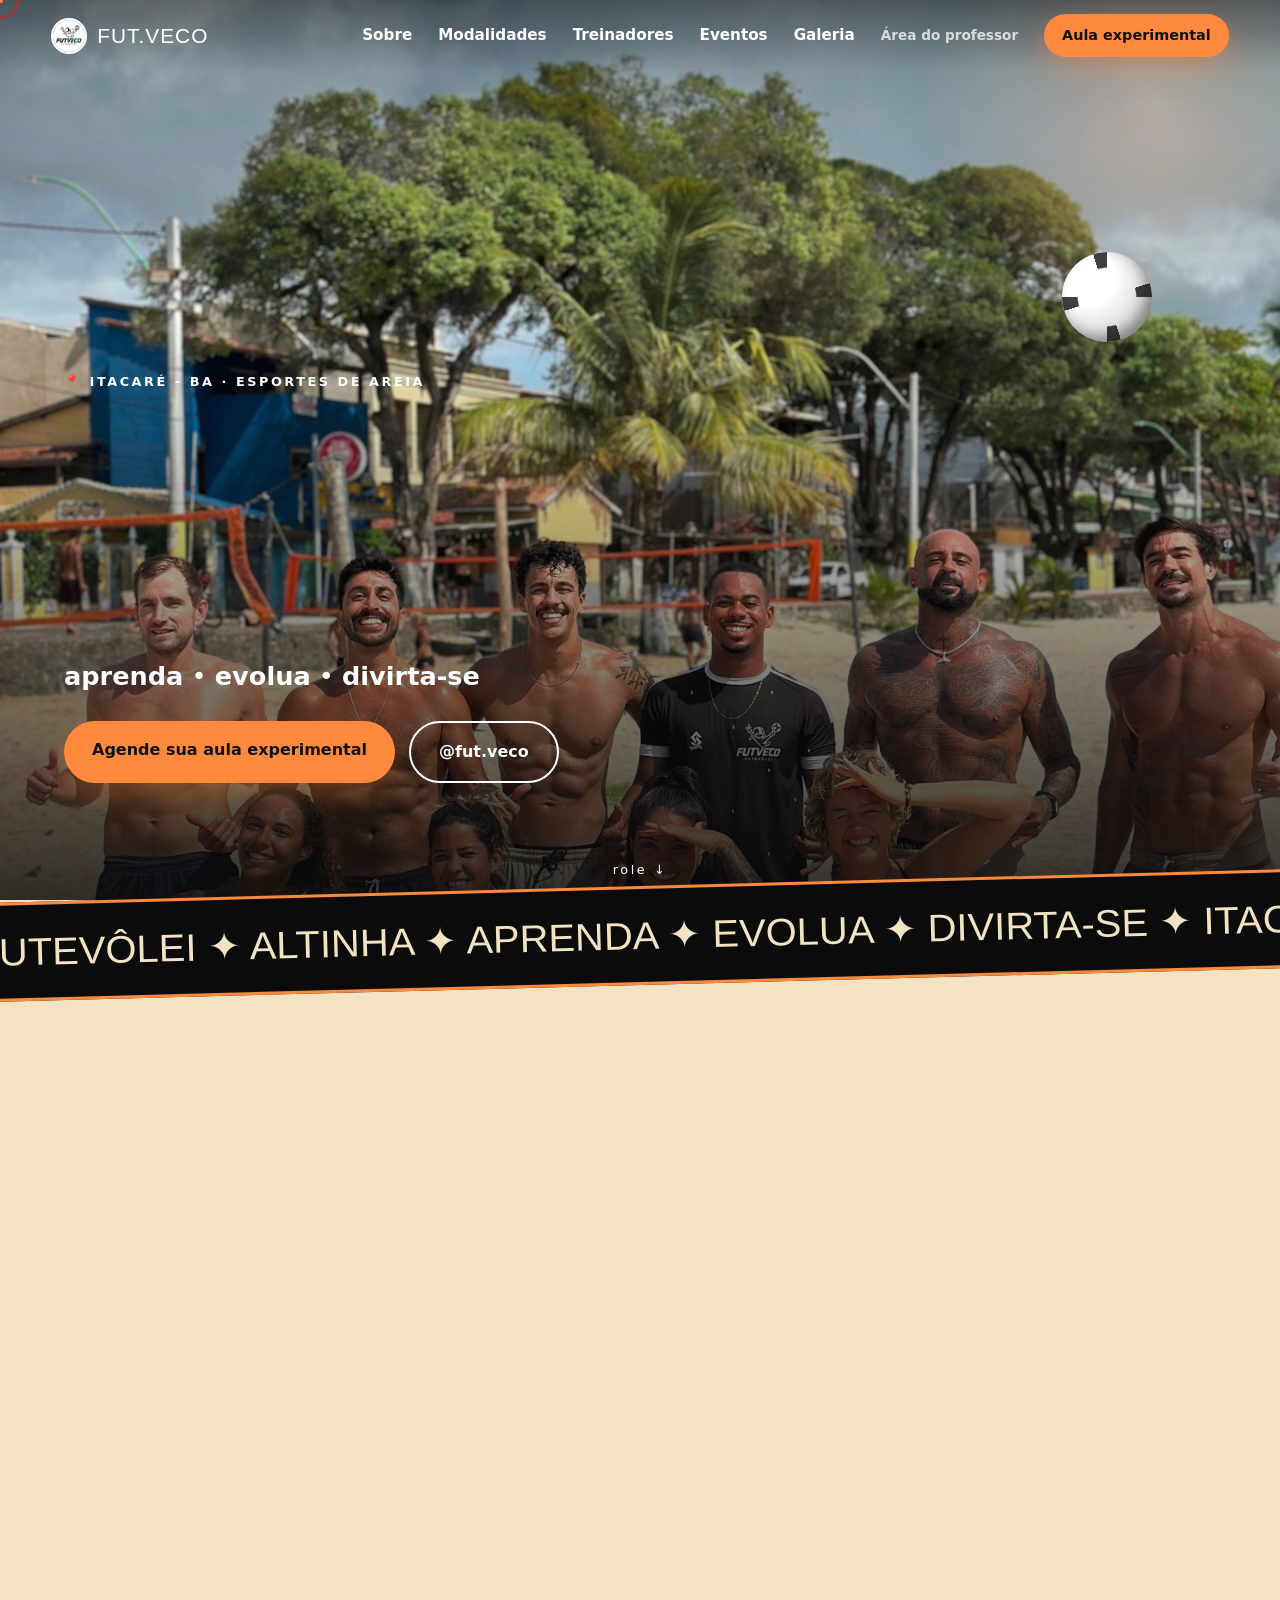
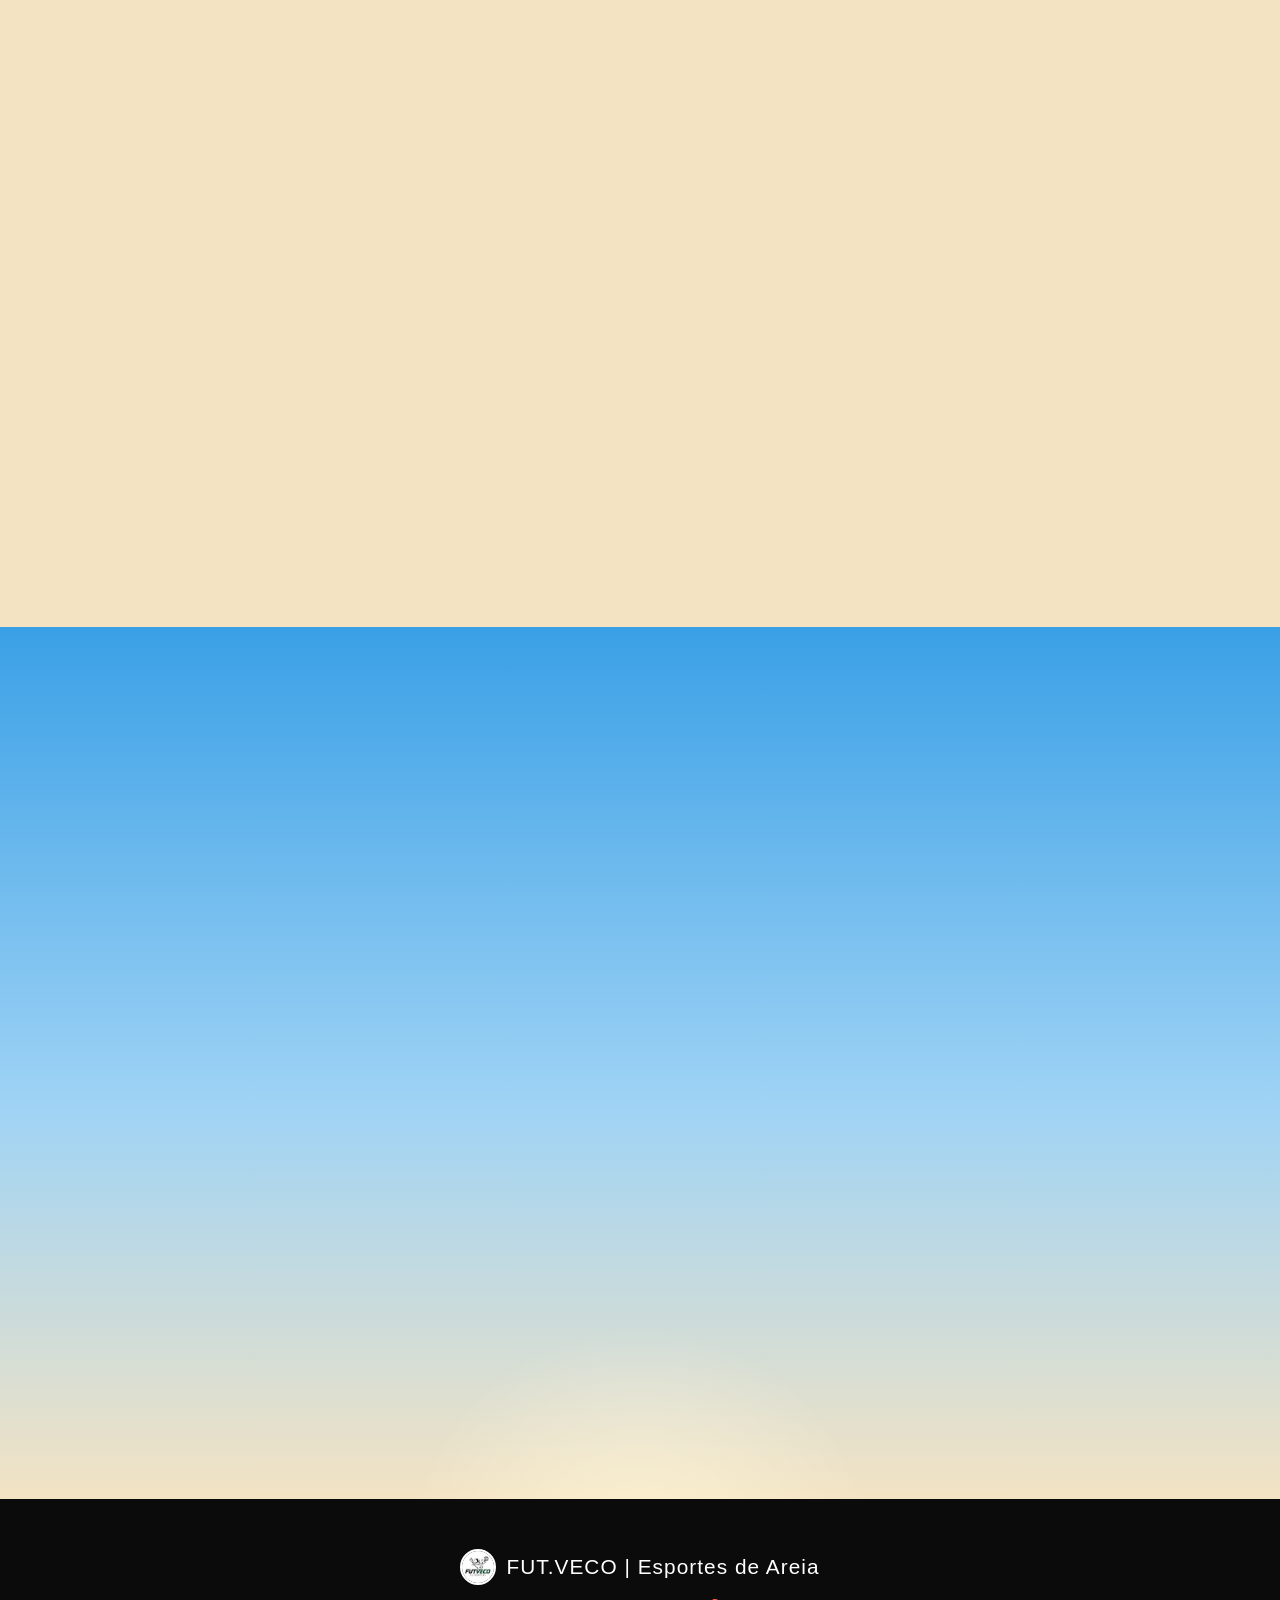
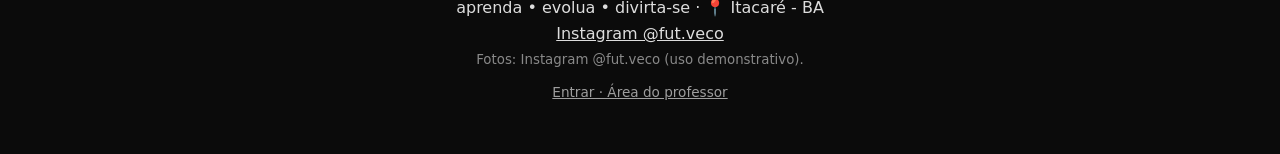
==== commit 8652acad: "Adiciona área do professor (sistema de administração demo) Co-authored-by: Kauan Gattward <kauan-gat" ====
--- a/index.html
+++ b/index.html
@@ -19,13 +19,14 @@
 <link href="https://fonts.googleapis.com/css2?family=Anton&family=Inter:wght@400;600;800&display=swap" rel="stylesheet">
 <link rel="stylesheet" href="style.css">
 <noscript><link rel="stylesheet" href="noscript.css"></noscript>
+<script src="admin/data.js" defer></script>
 <script src="script.js" defer></script></head><body>
 <a class="skip" href="#sobre">Pular para o conteúdo</a>
 <div id="loader" aria-hidden="true"><div class="lball"></div><div class="lname">FUT.VECO</div><div class="lbar"><i></i></div></div>
 <div class="cursor" aria-hidden="true"></div><div class="cursor-dot" aria-hidden="true"></div>
 <header class="nav"><a href="#topo" class="brand"><img src="img/profile.jpg" width="150" height="150" alt="">FUT.VECO</a>
 <button class="burger" aria-label="Abrir menu" aria-expanded="false" aria-controls="menu"><span></span><span></span></button>
-<nav class="menu" id="menu" aria-label="Menu principal"><a href="#sobre">Sobre</a><a href="#modalidades">Modalidades</a><a href="#treinadores">Treinadores</a><a href="#eventos">Eventos</a><a href="#galeria">Galeria</a><a href="#aula" class="btn sm magnetic">Aula experimental</a></nav></header>
+<nav class="menu" id="menu" aria-label="Menu principal"><a href="#sobre">Sobre</a><a href="#modalidades">Modalidades</a><a href="#treinadores">Treinadores</a><a href="#eventos">Eventos</a><a href="#galeria">Galeria</a><a href="admin/" class="prof-link">Área do professor</a><a href="#aula" class="btn sm magnetic">Aula experimental</a></nav></header>
 <main>
 <section id="topo" class="hero">
  <div class="hero-bg" data-parallax="0.3"><img src="img/18.jpg" width="1600" height="2133" fetchpriority="high" decoding="async" alt="Alunos da FUT.VECO reunidos na areia em Itacaré"></div>
@@ -34,7 +35,7 @@
   <p class="kicker reveal">📍 Itacaré - BA · Esportes de Areia</p>
   <h1 class="kinetic" aria-label="FUT.VECO"><span aria-hidden="true">FUT</span><span class="dot" aria-hidden="true">.</span><span aria-hidden="true">VECO</span></h1>
   <p class="tag"><b>aprenda</b> • <b>evolua</b> • <b>divirta-se</b></p>
-  <div class="ctas"><a href="https://ig.me/m/fut.veco" target="_blank" rel="noopener noreferrer" class="btn magnetic">Agende sua aula experimental</a><a href="https://www.instagram.com/fut.veco/" target="_blank" rel="noopener noreferrer" class="btn ghost magnetic">@fut.veco</a></div>
+  <div class="ctas"><a href="https://ig.me/m/fut.veco" target="_blank" rel="noopener noreferrer" class="btn magnetic" data-exp>Agende sua aula experimental</a><a href="https://www.instagram.com/fut.veco/" target="_blank" rel="noopener noreferrer" class="btn ghost magnetic">@fut.veco</a></div>
  </div>
  <div class="ball float" aria-hidden="true"></div>
  <a href="#sobre" class="scroll-hint" aria-label="Rolar para a seção Sobre">role ↓</a>
@@ -89,11 +90,26 @@
 <section id="aula" class="sec cta"><div class="sun s2"></div><div class="wrap center">
  <h2 class="reveal big">Agende sua<br><em>aula experimental</em></h2>
  <p class="reveal">Treino para todos os níveis. Chama no direct e venha jogar com a gente em Itacaré!</p>
- <div class="ctas reveal"><a href="https://ig.me/m/fut.veco" target="_blank" rel="noopener noreferrer" class="btn magnetic">Mandar mensagem no Instagram</a><a href="https://www.instagram.com/fut.veco/" target="_blank" rel="noopener noreferrer" class="btn ghost dk magnetic">Ver horários e local</a></div>
+ <div class="ctas reveal"><a href="https://ig.me/m/fut.veco" target="_blank" rel="noopener noreferrer" class="btn magnetic" data-exp>Agendar aula experimental</a><a href="https://ig.me/m/fut.veco" target="_blank" rel="noopener noreferrer" class="btn ghost dk magnetic">Mandar mensagem no Instagram</a><a href="https://www.instagram.com/fut.veco/" target="_blank" rel="noopener noreferrer" class="btn ghost dk magnetic">Ver horários e local</a></div>
 </div></section>
 </main>
 <footer class="foot"><div class="wrap"><div class="brand"><img src="img/profile.jpg" width="150" height="150" alt="">FUT.VECO | Esportes de Areia</div>
 <p>aprenda • evolua • divirta-se · 📍 Itacaré - BA</p><p><a href="https://www.instagram.com/fut.veco/" target="_blank" rel="noopener noreferrer">Instagram @fut.veco</a></p>
-<small>Fotos: Instagram @fut.veco (uso demonstrativo).</small></div></footer>
+<small>Fotos: Instagram @fut.veco (uso demonstrativo).</small><p class="foot-admin"><a href="admin/">Entrar · Área do professor</a></p></div></footer>
+<dialog class="exp-dlg" id="expDlg" aria-labelledby="expTitle">
+ <form id="expForm" method="dialog" novalidate>
+  <button class="exp-x" value="cancel" formnovalidate aria-label="Fechar">×</button>
+  <h2 id="expTitle">Aula experimental</h2>
+  <p class="exp-demo" role="note"><b>Demonstração:</b> o pedido fica salvo só neste navegador (área do professor de exemplo). Para garantir sua vaga, chame também no Instagram.</p>
+  <label>Seu nome *<input name="nome" required maxlength="80" autocomplete="name"></label>
+  <label>WhatsApp *<input name="telefone" type="tel" inputmode="tel" required maxlength="20" autocomplete="tel" placeholder="(73) 9...."></label>
+  <div class="exp-two"><label>Nível<select name="nivel"><option value="iniciante">Iniciante</option><option value="intermediário">Intermediário</option><option value="avançado">Avançado</option></select></label>
+  <label>Data preferida *<input name="data" type="date" required></label></div>
+  <p class="exp-err" role="alert"></p>
+  <button class="btn" value="ok">Enviar pedido</button>
+  <a href="https://ig.me/m/fut.veco" target="_blank" rel="noopener noreferrer" class="exp-ig">Prefiro mandar DM no Instagram ↗</a>
+ </form>
+ <div class="exp-ok" hidden role="status"><div class="exp-ball" aria-hidden="true"></div><h2>Pedido enviado! 🏐</h2><p>Obrigado! Agora é só confirmar com a gente pelo Instagram.</p><a href="https://ig.me/m/fut.veco" target="_blank" rel="noopener noreferrer" class="btn">Confirmar no Instagram</a><button type="button" class="exp-close link">Fechar</button></div>
+</dialog>
 <div class="lb" id="lb" aria-hidden="true" role="dialog" aria-modal="true" aria-label="Galeria de fotos" hidden><button class="lb-x" aria-label="Fechar">×</button><button class="lb-p" aria-label="Anterior">‹</button><img alt="" decoding="async"><button class="lb-n" aria-label="Próxima">›</button><p class="lb-c" aria-live="polite"></p></div>
 </body></html>
--- a/style.css
+++ b/style.css
@@ -109,3 +109,23 @@
 .js .reveal{opacity:0;transform:translateY(40px)}.reveal{transition:opacity .9s,transform .9s cubic-bezier(.2,.8,.2,1)}.reveal.in{opacity:1;transform:none}
 @media(prefers-reduced-motion:reduce){html{scroll-behavior:auto}*,*::before,*::after{animation:none!important;transition:none!important}.js .reveal,.js .kinetic span{opacity:1;transform:none}#loader{display:none}}
 @media(max-width:600px){.sun{filter:none;mix-blend-mode:normal}.hero-bg img{animation-duration:30s}}
+/* aula experimental (demo) */
+.prof-link{opacity:.75;font-size:.85rem!important}
+.foot-admin{margin-top:10px;font-size:.85rem}.foot-admin a{opacity:.7}
+.exp-dlg{border:0;border-radius:24px;padding:0;width:min(460px,94vw);max-height:92vh;max-height:92dvh;margin:auto;background:var(--sand);color:var(--ink);box-shadow:0 30px 80px rgba(0,0,0,.4);overflow:auto}
+.exp-dlg[open]{animation:expIn .4s cubic-bezier(.2,.9,.2,1.2)}@keyframes expIn{from{opacity:0;transform:translateY(30px) scale(.95)}}
+.exp-dlg::backdrop{background:rgba(5,5,5,.6);-webkit-backdrop-filter:blur(4px);backdrop-filter:blur(4px)}
+.exp-dlg form,.exp-ok{padding:26px 22px;display:flex;flex-direction:column;gap:12px;position:relative}
+.exp-dlg h2{font-size:2rem;margin:0;text-transform:uppercase}
+.exp-dlg label{display:flex;flex-direction:column;gap:4px;font-weight:600;font-size:.9rem}
+.exp-dlg input,.exp-dlg select{font:inherit;font-size:16px;border:2px solid #d9c49c;border-radius:12px;padding:10px 12px;background:#fff;min-height:46px;width:100%}
+.exp-dlg input:focus,.exp-dlg select:focus{outline:none;border-color:var(--sun);box-shadow:0 0 0 3px rgba(255,138,61,.3)}
+.exp-dlg [aria-invalid=true]{border-color:#c0392b}
+.exp-two{display:grid;grid-template-columns:1fr 1fr;gap:10px}
+.exp-demo{background:#fff4e8;border:2px dashed var(--sun);border-radius:12px;padding:8px 10px;font-size:.82rem}
+.exp-err{color:#a12a1c;font-weight:600;min-height:1em;font-size:.9rem;margin:0}
+.exp-x{position:absolute;top:10px;right:10px;width:44px;height:44px;border:0;border-radius:50%;background:rgba(0,0,0,.08);font-size:1.6rem;cursor:pointer}
+.exp-dlg .btn{border:0;cursor:pointer;font:inherit;font-weight:800;text-align:center}
+.exp-ig{text-align:center;font-weight:600;color:#9a3f0c}
+.exp-ok{text-align:center;align-items:center}.exp-close{background:none;border:0;text-decoration:underline;cursor:pointer;font:inherit;padding:8px}
+.exp-ball{width:60px;height:60px;border-radius:50%;background:radial-gradient(circle at 30% 30%,#fff 0 35%,#ccc 70%,#888);animation:bounce .6s infinite alternate cubic-bezier(.5,0,1,.5)}
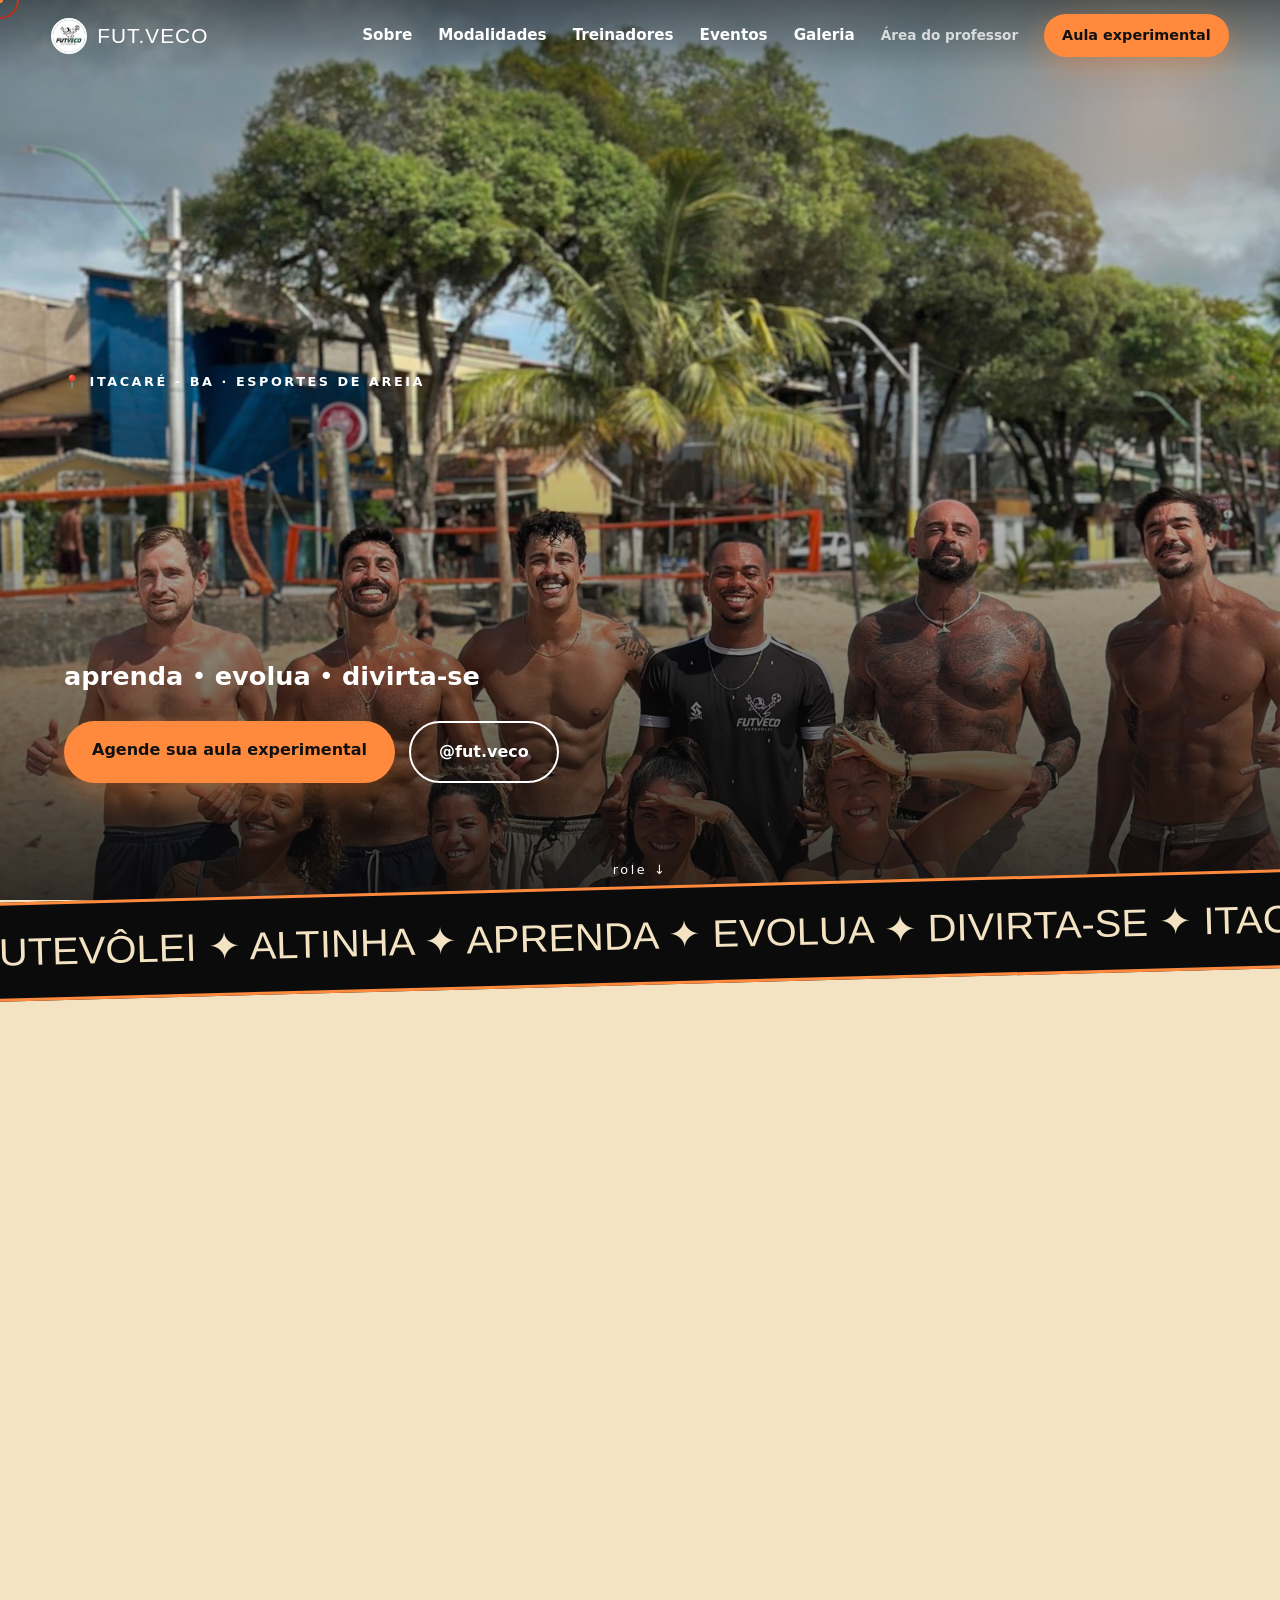
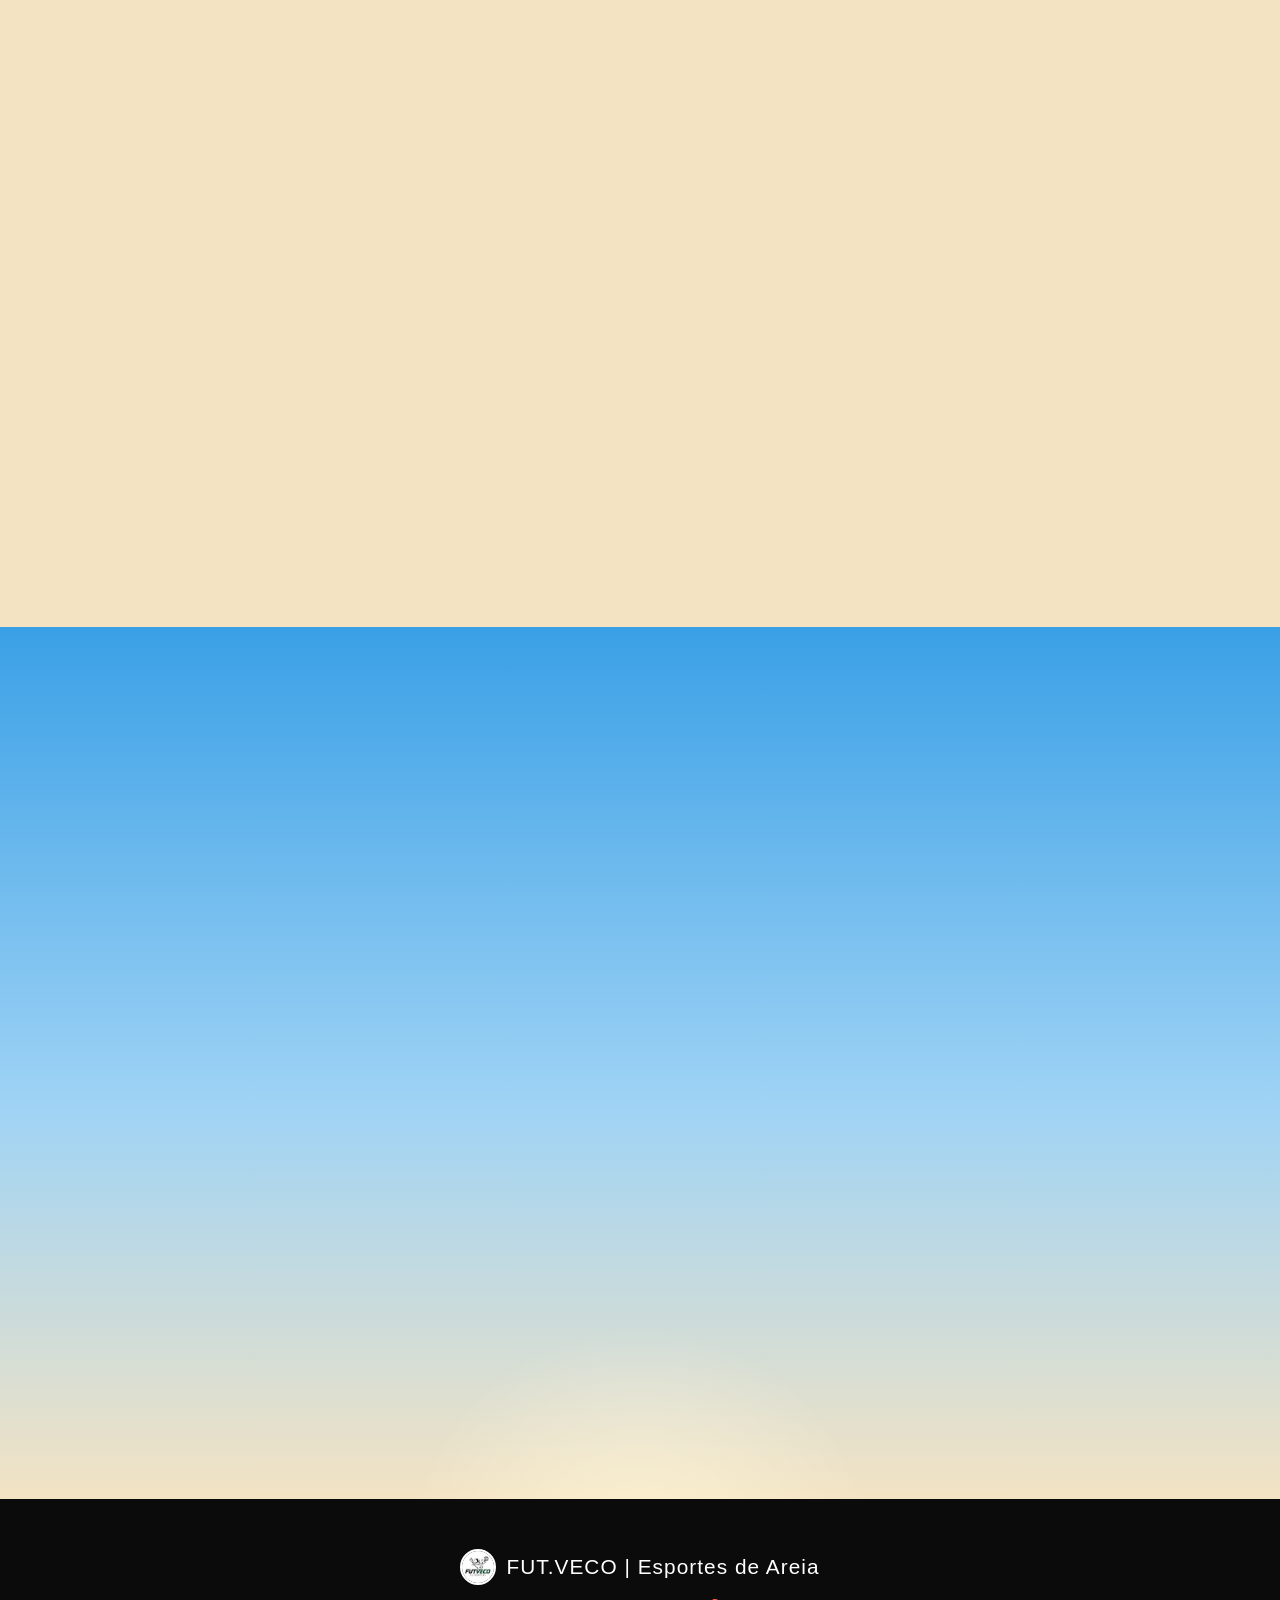
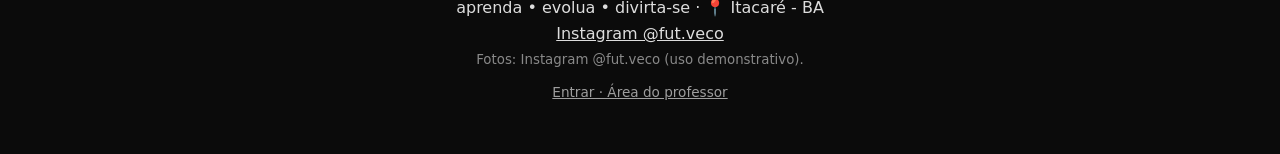
==== commit 3d30596c: "Remove floating ball from hero Co-authored-by: Kauan Gattward <kauan-gattward@users.noreply.github.c" ====
--- a/index.html
+++ b/index.html
@@ -37,7 +37,6 @@
   <p class="tag"><b>aprenda</b> • <b>evolua</b> • <b>divirta-se</b></p>
   <div class="ctas"><a href="https://ig.me/m/fut.veco" target="_blank" rel="noopener noreferrer" class="btn magnetic" data-exp>Agende sua aula experimental</a><a href="https://www.instagram.com/fut.veco/" target="_blank" rel="noopener noreferrer" class="btn ghost magnetic">@fut.veco</a></div>
  </div>
- <div class="ball float" aria-hidden="true"></div>
  <a href="#sobre" class="scroll-hint" aria-label="Rolar para a seção Sobre">role ↓</a>
 </section>
 <div class="marquee" aria-hidden="true"><div class="track"><span>FUTEVÔLEI ✦ ALTINHA ✦ APRENDA ✦ EVOLUA ✦ DIVIRTA-SE ✦ ITACARÉ-BA ✦ TREINO PARA TODOS OS NÍVEIS ✦ </span><span>FUTEVÔLEI ✦ ALTINHA ✦ APRENDA ✦ EVOLUA ✦ DIVIRTA-SE ✦ ITACARÉ-BA ✦ TREINO PARA TODOS OS NÍVEIS ✦ </span></div></div>
--- a/style.css
+++ b/style.css
@@ -56,7 +56,6 @@
 @keyframes up{to{transform:none;opacity:1}}
 .tag{font-size:clamp(1.1rem,3vw,1.6rem);margin-bottom:24px}.tag b{display:inline-block}.ready .tag b{animation:wob 3s ease-in-out infinite}.tag b:nth-child(2){animation-delay:.3s!important}.tag b:nth-child(3){animation-delay:.6s!important}
 @keyframes wob{0%,80%,100%{transform:none}90%{transform:translateY(-6px);color:var(--sun)}}
-.ball.float{position:absolute;right:10vw;top:28vh;z-index:3;width:clamp(50px,8vw,90px);height:clamp(50px,8vw,90px);animation:fl 4s ease-in-out infinite}
 @keyframes fl{0%,100%{transform:translateY(0) rotate(0)}50%{transform:translateY(-50px) rotate(200deg)}}
 .scroll-hint{position:absolute;bottom:20px;left:50%;translate:-50%;z-index:3;font-size:.8rem;letter-spacing:.2em;text-decoration:none;animation:hint 2s infinite}
 @keyframes hint{50%{transform:translateY(6px);opacity:.5}}
